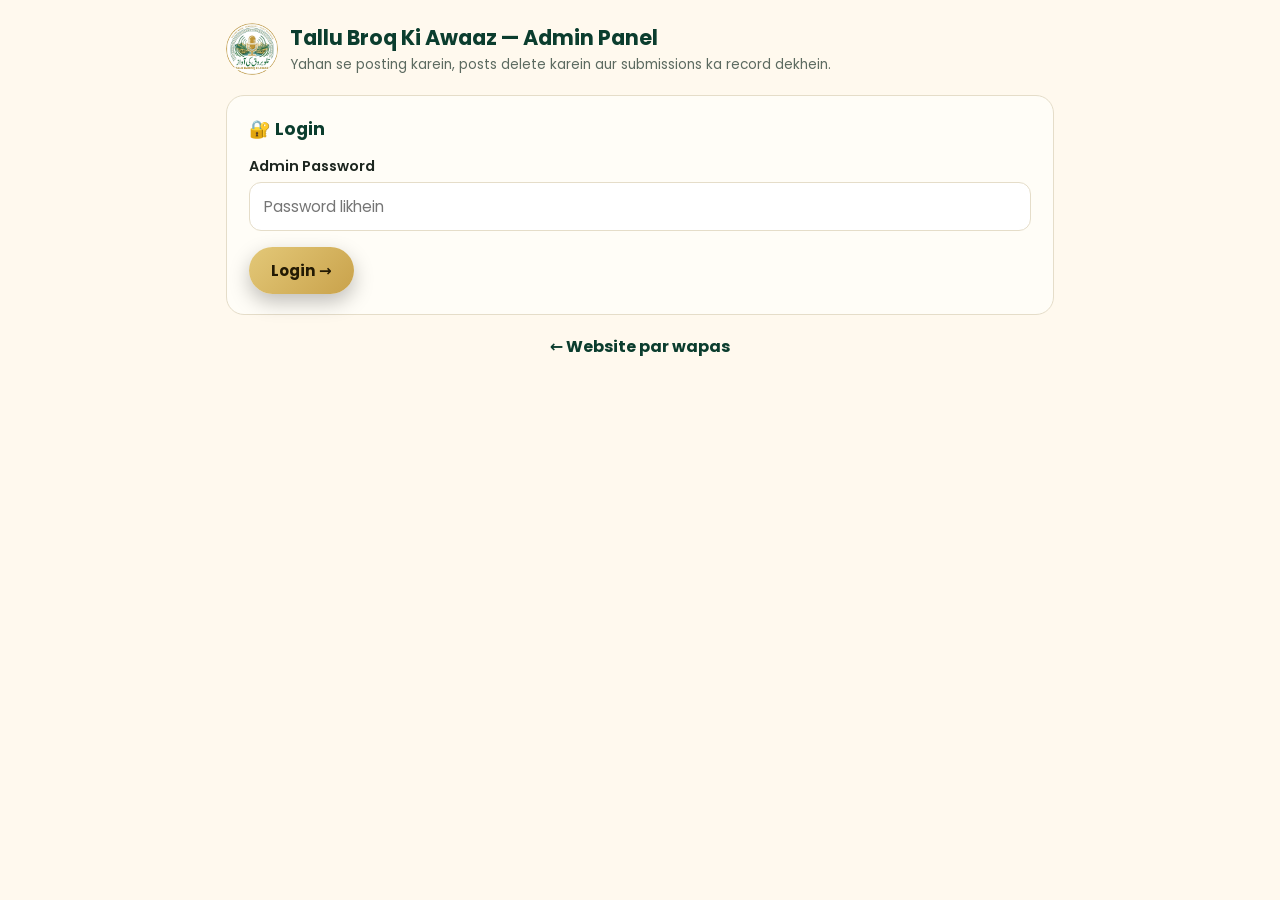
==== admin.html @ 306f9b1b "AI posting system: Add Post + guidelines popup, WhatsApp removed everywhere, admin panel, dynamic bl" ====
<!DOCTYPE html>
<html lang="en">
<head>
<meta charset="UTF-8">
<meta name="viewport" content="width=device-width, initial-scale=1.0">
<title>Admin Panel — Tallu Broq Ki Awaaz</title>
<meta name="robots" content="noindex, nofollow">
<link rel="icon" type="image/png" href="assets/logo.png">
<link rel="preconnect" href="https://fonts.googleapis.com">
<link rel="preconnect" href="https://fonts.gstatic.com" crossorigin>
<link href="https://fonts.googleapis.com/css2?family=Poppins:wght@400;600;700;800&family=Noto+Nastaliq+Urdu:wght@400;700&display=swap" rel="stylesheet">
<link rel="stylesheet" href="style.css?v=5">
<style>
  .admin-wrap{max-width:860px;margin:0 auto;padding:22px 16px 60px}
  .admin-head{display:flex;align-items:center;gap:12px;margin-bottom:20px}
  .admin-head img{width:52px;height:52px;border-radius:50%}
  .admin-head h1{font-size:1.3rem;color:var(--green)}
  .admin-head p{color:var(--muted);font-size:.85rem}
  .card{background:var(--paper);border:1px solid var(--line);border-radius:18px;padding:20px 22px;margin-bottom:20px;box-shadow:var(--shadow-soft)}
  .card h2{color:var(--green);font-size:1.08rem;margin-bottom:12px}
  .card label{display:block;font-weight:600;font-size:.9rem;margin:12px 0 5px}
  .card input[type=text],.card input[type=password],.card select,.card textarea{
    width:100%;padding:12px 14px;border:1.5px solid var(--line);border-radius:12px;font-family:inherit;font-size:.95rem;background:#fff;
  }
  .card input:focus,.card select:focus,.card textarea:focus{outline:none;border-color:var(--green)}
  .row{display:flex;gap:12px;flex-wrap:wrap}
  .row>*{flex:1;min-width:150px}
  .check{display:flex;align-items:center;gap:8px;font-weight:600;font-size:.9rem;margin-top:14px}
  .check input{width:18px;height:18px}
  .msg{margin-top:12px;font-size:.92rem;border-radius:12px;padding:11px 14px;display:none}
  .msg.ok{display:block;background:#e5f6ec;border:1px solid #8fd3a8;color:#14532d}
  .msg.bad{display:block;background:#fdecec;border:1px solid #f0a3a3;color:#7a1d1d}
  .msg.wait{display:block;background:#fff7e0;border:1px solid #ecd27a;color:#6b5410}
  .apost{border:1px solid var(--line);border-radius:14px;padding:13px 15px;margin-bottom:10px;background:#fff}
  .apost h3{font-size:.98rem;color:var(--ink)}
  .apost .meta{font-size:.78rem;color:var(--muted);margin:3px 0 8px}
  .apost .acts{display:flex;gap:8px;flex-wrap:wrap;align-items:center}
  .mini-btn{border:1.5px solid var(--line);background:#fff;border-radius:999px;padding:7px 14px;font-weight:700;font-size:.8rem;cursor:pointer;font-family:inherit}
  .mini-btn:hover{border-color:var(--green);color:var(--green)}
  .mini-btn.danger:hover{border-color:#b3261e;color:#b3261e}
  .mini-btn.on{background:var(--green);color:#fff;border-color:var(--green)}
  .log-item{font-size:.86rem;padding:9px 4px;border-bottom:1px dashed var(--line)}
  .log-item .tag{font-weight:800;font-size:.72rem;padding:2px 9px;border-radius:999px;color:#fff}
  .tag.pub{background:#177245}.tag.dec{background:#b3261e}
  .logout{margin-left:auto}
  .photo-prev{width:100%;max-height:220px;object-fit:cover;border-radius:12px;margin-top:8px}
</style>
</head>
<body>
<div class="admin-wrap">
  <div class="admin-head">
    <img src="assets/logo.png" alt="">
    <div>
      <h1>Tallu Broq Ki Awaaz — Admin Panel</h1>
      <p>Yahan se posting karein, posts delete karein aur submissions ka record dekhein.</p>
    </div>
    <button class="mini-btn logout" id="logoutBtn" hidden>Logout</button>
  </div>

  <!-- LOGIN -->
  <div class="card" id="loginCard">
    <h2>🔐 Login</h2>
    <label for="pw">Admin Password</label>
    <input type="password" id="pw" placeholder="Password likhein" autocomplete="current-password">
    <div style="margin-top:16px"><button class="btn-gold" id="loginBtn" type="button">Login →</button></div>
    <div class="msg" id="loginMsg"></div>
  </div>

  <!-- PANEL -->
  <div id="panel" hidden>
    <div class="card">
      <h2>✍️ Nayi Post Lagayein</h2>
      <label for="aTitle">Unwaan / Title</label>
      <input type="text" id="aTitle" maxlength="160" placeholder="Post ka unwaan">
      <label for="aBody">Tafseel / Details</label>
      <textarea id="aBody" rows="5" placeholder="Poori tafseel likhein..."></textarea>
      <div class="row">
        <div>
          <label for="aCat">Qisam / Category</label>
          <select id="aCat">
            <option value="news">Khabar (News)</option>
            <option value="masayil">Masla (Problem)</option>
            <option value="kamyabi">Kamyabi (Success)</option>
            <option value="elaan">Elaan (Announcement)</option>
            <option value="sakafat">Sakafat (Culture)</option>
          </select>
        </div>
        <div>
          <label for="aStatus">Masla Status (sirf Masayil ke liye)</label>
          <select id="aStatus">
            <option value="report">Reported</option>
            <option value="progress">In Progress</option>
            <option value="done">Resolved</option>
          </select>
        </div>
      </div>
      <label for="aPhoto">Photo (ikhtiyari)</label>
      <input type="file" id="aPhoto" accept="image/*">
      <img id="aPrev" class="photo-prev" alt="" hidden>
      <label class="check"><input type="checkbox" id="aAi" checked> AI se post behtar banayein (English + Urdu blog + SEO)</label>
      <div style="margin-top:16px"><button class="btn-gold" id="publishBtn" type="button">Publish Karein →</button></div>
      <div class="msg" id="pubMsg"></div>
    </div>

    <div class="card">
      <h2>🗂 Website Par Lagi Posts (AI System)</h2>
      <div id="postsList"><p style="color:var(--muted)">Load ho raha hai...</p></div>
      <p style="font-size:.82rem;color:var(--muted);margin-top:10px">Note: Website ki 3 asal blog posts (Road, Parha Likha, Saniha Skardu) file-based hain — wo yahan nahi aati, un mein tabdeeli ke liye Muse ko kahein.</p>
    </div>

    <div class="card">
      <h2>📥 Submissions Record (Public Form Se)</h2>
      <div id="logList"><p style="color:var(--muted)">Load ho raha hai...</p></div>
    </div>
  </div>

  <p style="text-align:center"><a href="index.html" style="color:var(--green);font-weight:700">← Website par wapas</a></p>
</div>

<script>
"use strict";
const API_BASE = "https://tallu-broq-api.vercel.app";
const $ = id => document.getElementById(id);
const esc = s => String(s || "").replace(/[&<>"]/g, c => ({ "&": "&amp;", "<": "&lt;", ">": "&gt;", '"': "&quot;" }[c]));
let token = sessionStorage.getItem("tbka-admin") || "";
let photoData = null;

function msg(el, kind, text) { el.className = "msg " + kind; el.textContent = text; }

async function api(payload) {
  const r = await fetch(API_BASE + "/api/admin", {
    method: "POST",
    headers: { "Content-Type": "application/json", "X-Admin-Token": token },
    body: JSON.stringify(payload)
  });
  return r.json();
}

function compressImage(file) {
  return new Promise((resolve, reject) => {
    const url = URL.createObjectURL(file);
    const img = new Image();
    img.onload = () => {
      const max = 1100;
      const s = Math.min(1, max / Math.max(img.width, img.height));
      const c = document.createElement("canvas");
      c.width = Math.max(1, Math.round(img.width * s));
      c.height = Math.max(1, Math.round(img.height * s));
      c.getContext("2d").drawImage(img, 0, 0, c.width, c.height);
      URL.revokeObjectURL(url);
      resolve(c.toDataURL("image/jpeg", 0.78));
    };
    img.onerror = reject;
    img.src = url;
  });
}

$("aPhoto").addEventListener("change", async () => {
  const f = $("aPhoto").files && $("aPhoto").files[0];
  if (!f) { photoData = null; $("aPrev").hidden = true; return; }
  try { photoData = await compressImage(f); $("aPrev").src = photoData; $("aPrev").hidden = false; }
  catch (e) { photoData = null; }
});

async function doLogin() {
  const m = $("loginMsg");
  msg(m, "wait", "Check ho raha hai...");
  try {
    const j = await api({ action: "login", password: $("pw").value });
    if (j.ok) {
      token = j.token;
      sessionStorage.setItem("tbka-admin", token);
      showPanel();
    } else msg(m, "bad", "❌ " + (j.error || "Password ghalat hai"));
  } catch (e) { msg(m, "bad", "❌ Server se rabta nahi ho saka"); }
}
$("loginBtn").addEventListener("click", doLogin);
$("pw").addEventListener("keydown", e => { if (e.key === "Enter") doLogin(); });
$("logoutBtn").addEventListener("click", () => {
  token = ""; sessionStorage.removeItem("tbka-admin");
  $("panel").hidden = true; $("loginCard").hidden = false; $("logoutBtn").hidden = true;
});

function showPanel() {
  $("loginCard").hidden = true;
  $("panel").hidden = false;
  $("logoutBtn").hidden = false;
  loadList();
}

async function loadList() {
  try {
    const j = await api({ action: "list" });
    if (!j.ok) { $("postsList").innerHTML = "<p>List load nahi hui — dobara login karein.</p>"; return; }
    const posts = j.posts || [];
    $("postsList").innerHTML = posts.length ? posts.map(p => `
      <div class="apost">
        <h3>${esc(p.titleEn)}</h3>
        <div class="meta">${esc(p.cat)} · ${esc(p.date)} · ${esc(p.source || "")} · by ${esc(p.name || "")}</div>
        <div class="acts">
          <a class="mini-btn" href="index.html#/post/${esc(p.id)}" target="_blank">Dekhein</a>
          ${p.cat === "masayil" ? ["report", "progress", "done"].map(s =>
            `<button class="mini-btn ${p.status === s ? "on" : ""}" data-status="${s}" data-id="${esc(p.id)}">${s}</button>`).join("") : ""}
          <button class="mini-btn danger" data-del="${esc(p.id)}">🗑 Delete</button>
        </div>
      </div>`).join("") : "<p style='color:var(--muted)'>Abhi AI system se koi post nahi lagi.</p>";
    document.querySelectorAll("[data-del]").forEach(b => b.addEventListener("click", async () => {
      if (!confirm("Ye post delete kar dein?")) return;
      await api({ action: "delete", id: b.getAttribute("data-del") });
      loadList();
    }));
    document.querySelectorAll("[data-status]").forEach(b => b.addEventListener("click", async () => {
      await api({ action: "setStatus", id: b.getAttribute("data-id"), status: b.getAttribute("data-status") });
      loadList();
    }));
    const log = j.log || [];
    $("logList").innerHTML = log.length ? log.map(l => `
      <div class="log-item">
        <span class="tag ${l.result === "published" ? "pub" : "dec"}">${l.result === "published" ? "PUBLISHED" : "DECLINED"}</span>
        <strong>${esc(l.title || "")}</strong> — ${esc(l.name || "")} · ${esc(l.cat || "")}
        ${l.reasonEn ? `<br><span style="color:#7a1d1d">${esc(l.reasonEn)}</span>` : ""}
        <br><span style="color:var(--muted)">${new Date(l.ts).toLocaleString("en-GB")}</span>
      </div>`).join("") : "<p style='color:var(--muted)'>Abhi koi submission nahi aayi.</p>";
  } catch (e) {
    $("postsList").innerHTML = "<p>Server se rabta nahi ho saka.</p>";
  }
}

$("publishBtn").addEventListener("click", async () => {
  const m = $("pubMsg");
  const payload = {
    action: "create",
    title: $("aTitle").value.trim(),
    desc: $("aBody").value.trim(),
    cat: $("aCat").value,
    status: $("aStatus").value,
    useAi: $("aAi").checked,
    image: photoData || undefined
  };
  if (payload.title.length < 4 || payload.desc.length < 10) { msg(m, "bad", "❌ Title aur tafseel zaroor likhein"); return; }
  msg(m, "wait", "⏳ Publish ho raha hai — AI on hai to 30-60 second lag sakte hain...");
  $("publishBtn").disabled = true;
  try {
    const j = await api(payload);
    if (j.ok) {
      msg(m, "ok", "✅ Post publish ho gayi: “" + (j.post.titleEn || payload.title) + "”");
      $("aTitle").value = ""; $("aBody").value = ""; $("aPhoto").value = "";
      photoData = null; $("aPrev").hidden = true;
      loadList();
    } else msg(m, "bad", "❌ " + (j.error || "Publish nahi hui"));
  } catch (e) { msg(m, "bad", "❌ Server se rabta nahi ho saka"); }
  $("publishBtn").disabled = false;
});

if (token) showPanel();
</script>
</body>
</html>
---- style.css ----
:root{
  --green:#0b3d2e;
  --green-2:#0f5132;
  --green-soft:#e7f0e9;
  --cream:#fff9ee;
  --paper:#fffdf7;
  --gold:#c9a24b;
  --gold-2:#e3c878;
  --ink:#1d2620;
  --muted:#5c6a60;
  --line:#e5ddc9;
  --red:#b3402e;
  --amber:#b07d1e;
  --radius:18px;
  --shadow:0 10px 30px rgba(11,61,46,.12);
  --shadow-lift:0 22px 44px rgba(11,61,46,.20);
}
*{margin:0;padding:0;box-sizing:border-box}
html{scroll-behavior:smooth;overflow-x:hidden}
body{
  font-family:'Poppins',system-ui,sans-serif;
  background:var(--cream);
  color:var(--ink);
  line-height:1.55;
  -webkit-font-smoothing:antialiased;
  overflow-x:hidden;
  max-width:100%;
}
.ur{font-family:'Noto Nastaliq Urdu',serif;line-height:2}
a{color:inherit;text-decoration:none}
img{max-width:100%;display:block}
button{font-family:inherit;cursor:pointer}

/* ---------- Header ---------- */
.site-header{
  position:sticky;top:0;z-index:100;
  background:rgba(255,249,238,.86);
  backdrop-filter:blur(14px);
  -webkit-backdrop-filter:blur(14px);
  border-bottom:1px solid var(--line);
}
.header-inner{
  max-width:1180px;margin:0 auto;padding:10px 18px;
  display:flex;align-items:center;gap:22px;min-width:0;
}
.brand{display:flex;align-items:center;gap:12px;flex-shrink:1;min-width:0}
.brand-mark{width:48px;height:48px;display:block;flex-shrink:0}
.brand-mark svg{width:100%;height:100%}
.brand-mark img{width:100%;height:100%;display:block;border-radius:50%}
.brand-text{display:flex;flex-direction:column;line-height:1.1;min-width:0}
.brand-name{font-weight:800;font-size:1.16rem;color:var(--green);letter-spacing:.2px;white-space:nowrap}
.brand-name-2{color:var(--gold)}
.brand-name.light{color:var(--cream)}
.brand-ur{font-size:.82rem;color:var(--muted);line-height:1.9}

.main-nav{display:flex;align-items:center;gap:4px;margin-left:auto}
.nav-link{
  position:relative;display:inline-flex;align-items:center;gap:6px;
  padding:9px 13px;border-radius:999px;border:0;background:transparent;
  font-size:.95rem;font-weight:600;color:var(--ink);
  transition:background .2s,color .2s;
}
.nav-link:hover{background:var(--green-soft);color:var(--green)}
.nav-link.active{color:var(--green)}
.nav-link.active::after{
  content:"";position:absolute;left:13px;right:13px;bottom:3px;height:3px;
  border-radius:3px;background:var(--gold);
}

/* Dropdown (arrow) menus */
.nav-drop{position:relative}
.drop-arrow{width:15px;height:15px;transition:transform .25s ease;flex-shrink:0}
.nav-drop.open .drop-arrow,.m-acc-btn.open .drop-arrow{transform:rotate(180deg)}
.drop-panel{
  position:absolute;top:calc(100% + 10px);left:50%;
  transform:translate(-50%,8px);
  min-width:250px;background:var(--paper);
  border:1px solid var(--line);border-radius:16px;
  box-shadow:var(--shadow-lift);padding:8px;
  opacity:0;visibility:hidden;pointer-events:none;
  transition:opacity .22s ease,transform .22s ease;
}
.drop-panel::before{
  content:"";position:absolute;top:-7px;left:50%;width:14px;height:14px;
  transform:translateX(-50%) rotate(45deg);
  background:var(--paper);border-left:1px solid var(--line);border-top:1px solid var(--line);
}
.nav-drop.open .drop-panel{opacity:1;visibility:visible;pointer-events:auto;transform:translate(-50%,0)}
.drop-panel a{
  display:flex;align-items:center;gap:10px;
  padding:10px 12px;border-radius:11px;font-weight:600;font-size:.93rem;
  transition:background .15s;
}
.drop-panel a:hover{background:var(--green-soft);color:var(--green)}
.drop-ic{width:22px;text-align:center}
.drop-ur{margin-left:auto;font-size:.8rem;color:var(--muted)}

.header-actions{display:flex;align-items:center;gap:10px;flex-shrink:0}
.lang-btn{
  border:1.5px solid var(--green);background:transparent;color:var(--green);
  font-family:'Noto Nastaliq Urdu',serif;font-size:.85rem;line-height:1;
  padding:8px 14px 4px;border-radius:999px;font-weight:700;
  transition:background .2s,color .2s;
}
.lang-btn:hover{background:var(--green);color:var(--cream)}
.cta-btn{
  background:linear-gradient(135deg,var(--gold-2),var(--gold));
  color:#231a04;font-weight:700;font-size:.9rem;
  padding:10px 18px;border-radius:999px;box-shadow:0 6px 16px rgba(201,162,75,.35);
  transition:transform .2s,box-shadow .2s;white-space:nowrap;
}
.cta-btn:hover{transform:translateY(-2px);box-shadow:0 10px 22px rgba(201,162,75,.45)}
.burger{
  display:none;flex-direction:column;gap:5px;background:transparent;border:0;padding:8px;
}
.burger span{width:24px;height:2.6px;border-radius:3px;background:var(--green);transition:.25s}
.burger.open span:nth-child(1){transform:translateY(7.6px) rotate(45deg)}
.burger.open span:nth-child(2){opacity:0}
.burger.open span:nth-child(3){transform:translateY(-7.6px) rotate(-45deg)}

.mobile-panel{
  display:none;border-top:1px solid var(--line);
  background:var(--paper);padding:10px 16px 16px;
}
.mobile-panel.show{display:block}
.m-link{display:block;padding:11px 10px;font-weight:600;border-radius:10px}
.m-link:hover,.m-link.active{background:var(--green-soft);color:var(--green)}
.m-link.sub{padding-left:26px;font-weight:500}
.m-link.cta{margin-top:8px;text-align:center;background:linear-gradient(135deg,var(--gold-2),var(--gold));color:#231a04;font-weight:700}
.m-acc-btn{
  width:100%;display:flex;align-items:center;justify-content:space-between;
  padding:11px 10px;background:transparent;border:0;font-weight:600;font-size:1rem;color:var(--ink);
}
.m-acc-panel{display:none}
.m-acc-panel.show{display:block}

/* ---------- Layout ---------- */
#app{max-width:1180px;margin:0 auto;padding:0 18px 60px;min-height:60vh}
.view-head{padding:38px 0 8px;text-align:center}
.view-head h1{font-size:2rem;color:var(--green);font-weight:800}
.view-head .ur{display:block;font-size:1.05rem;color:var(--gold);margin-top:2px}
.view-head p{color:var(--muted);max-width:640px;margin:10px auto 0}

/* ---------- Hero ---------- */
.hero{
  margin-top:18px;border-radius:26px;overflow:hidden;position:relative;
  box-shadow:var(--shadow-lift);isolation:isolate;
}
.hero img.hero-bg{width:100%;height:440px;object-fit:cover;transform:scale(1.02)}
.hero-shade{position:absolute;inset:0;background:linear-gradient(90deg,rgba(7,38,27,.88) 0%,rgba(7,38,27,.62) 46%,rgba(7,38,27,.05) 78%)}
.hero-content{
  position:absolute;inset:0;display:flex;flex-direction:column;justify-content:center;
  padding:34px;max-width:640px;color:var(--cream);
}
.hero-chip{
  align-self:flex-start;background:rgba(201,162,75,.18);border:1px solid rgba(227,200,120,.55);
  color:var(--gold-2);font-size:.78rem;font-weight:700;letter-spacing:1.4px;
  padding:6px 13px;border-radius:999px;text-transform:uppercase;
}
.hero-content h1{font-size:2.5rem;line-height:1.15;font-weight:800;margin:16px 0 4px}
.hero-content h1 em{font-style:normal;color:var(--gold-2)}
.hero-ur{font-size:1.3rem;color:#ffe9ad;line-height:2.1}
.hero-sub{margin-top:10px;color:#e9e2cf;max-width:480px;font-size:.98rem}
.hero-btns{display:flex;gap:12px;margin-top:22px;flex-wrap:wrap}
.btn-gold{
  background:linear-gradient(135deg,var(--gold-2),var(--gold));color:#231a04;
  font-weight:700;padding:12px 22px;border-radius:999px;border:0;font-size:.95rem;
  box-shadow:0 8px 20px rgba(0,0,0,.25);transition:transform .2s;
  display:inline-block;
}
.btn-gold:hover{transform:translateY(-2px)}
.btn-ghost{
  border:1.5px solid rgba(255,249,238,.75);color:var(--cream);background:rgba(255,255,255,.06);
  font-weight:600;padding:12px 22px;border-radius:999px;font-size:.95rem;display:inline-block;
  transition:background .2s;
}
.btn-ghost:hover{background:rgba(255,255,255,.16)}

/* ---------- Ticker ---------- */
.ticker{
  margin-top:16px;display:flex;align-items:center;gap:0;background:var(--green);
  border-radius:14px;overflow:hidden;color:var(--cream);box-shadow:var(--shadow);
}
.ticker-label{
  background:var(--gold);color:#231a04;font-weight:800;font-size:.8rem;
  padding:11px 16px;white-space:nowrap;letter-spacing:.6px;
}
.ticker-track{overflow:hidden;flex:1;min-width:0;mask-image:linear-gradient(90deg,transparent,#000 4%,#000 96%,transparent)}
.ticker-move{display:inline-flex;gap:56px;white-space:nowrap;padding-left:20px;animation:tick 30s linear infinite}
.ticker:hover .ticker-move{animation-play-state:paused}
@keyframes tick{from{transform:translateX(0)}to{transform:translateX(-50%)}}

/* ---------- Section cards (3D) ---------- */
.sec-title{text-align:center;margin:46px 0 6px}
.sec-title h2{color:var(--green);font-size:1.65rem;font-weight:800}
.sec-title .ur{display:block;color:var(--gold);font-size:1rem;margin-top:2px}
.sec-sub{text-align:center;color:var(--muted);max-width:560px;margin:6px auto 0}
.cards{
  display:grid;grid-template-columns:repeat(4,1fr);gap:18px;margin-top:26px;
  perspective:1200px;
}
.scard{
  background:var(--paper);border:1px solid var(--line);border-radius:var(--radius);
  padding:26px 20px 20px;text-align:center;position:relative;
  box-shadow:var(--shadow);transform-style:preserve-3d;
  transition:box-shadow .25s ease;will-change:transform;
}
.scard:hover{box-shadow:var(--shadow-lift)}
.scard::before{
  content:"";position:absolute;top:0;left:22px;right:22px;height:4px;border-radius:4px;
  background:linear-gradient(90deg,var(--gold-2),var(--gold));
}
.scard-ic{
  width:62px;height:62px;margin:2px auto 12px;border-radius:50%;
  display:flex;align-items:center;justify-content:center;font-size:1.65rem;color:#fff;
  background:radial-gradient(circle at 32% 28%,#1a7a52,var(--green));
  box-shadow:0 10px 20px rgba(11,61,46,.30),inset 0 -6px 12px rgba(0,0,0,.22);
  transform:translateZ(28px);
}
.scard.gold .scard-ic{background:radial-gradient(circle at 32% 28%,#e8cd7d,#a97f27);box-shadow:0 10px 20px rgba(169,127,39,.35),inset 0 -6px 12px rgba(0,0,0,.18)}
.scard h3{color:var(--green);font-size:1.06rem;transform:translateZ(18px)}
.scard .ur{display:block;color:var(--gold);font-size:.92rem}
.scard p{color:var(--muted);font-size:.86rem;margin-top:7px;transform:translateZ(12px)}
.scard .go{margin-top:12px;font-weight:700;color:var(--green);font-size:.85rem;display:inline-block}
.scard .go::after{content:" →";color:var(--gold)}

/* ---------- Post cards ---------- */
.posts{display:grid;grid-template-columns:repeat(3,1fr);gap:18px;margin-top:24px}
.pcard{
  background:var(--paper);border:1px solid var(--line);border-radius:var(--radius);
  overflow:hidden;box-shadow:var(--shadow);display:flex;flex-direction:column;
  transition:transform .25s ease,box-shadow .25s ease;
}
.pcard:hover{transform:translateY(-6px);box-shadow:var(--shadow-lift)}
.pcard img{height:168px;width:100%;object-fit:cover}
.pcard-body{padding:18px;display:flex;flex-direction:column;gap:7px;flex:1}
.chip{
  align-self:flex-start;font-size:.7rem;font-weight:800;letter-spacing:.8px;text-transform:uppercase;
  padding:4px 10px;border-radius:999px;background:var(--green-soft);color:var(--green);
}
.chip.gold{background:#f7ecd2;color:#7c5c10}
.chip.red{background:#f9e3de;color:var(--red)}
.pcard h3{font-size:1.02rem;line-height:1.4;color:var(--ink)}
.pcard h3 .ur{display:block;font-size:.95rem;color:var(--green);margin-top:3px}
.pcard p{color:var(--muted);font-size:.88rem;flex:1}
.readmore{font-weight:700;font-size:.86rem;color:var(--green)}
.readmore:hover{color:var(--gold)}
.pmeta{display:flex;justify-content:space-between;align-items:center;font-size:.78rem;color:var(--muted);border-top:1px dashed var(--line);padding-top:10px}
.status{font-weight:800;font-size:.72rem;padding:4px 10px;border-radius:999px;letter-spacing:.4px}
.status.report{background:#f9e3de;color:var(--red)}
.status.progress{background:#f7ecd2;color:var(--amber)}
.status.done{background:var(--green-soft);color:var(--green)}

/* ---------- Gallery / directory / forms ---------- */
.gallery{display:grid;grid-template-columns:repeat(3,1fr);gap:16px;margin-top:24px}
.gitem{border-radius:var(--radius);overflow:hidden;position:relative;box-shadow:var(--shadow)}
.gitem img{height:230px;width:100%;object-fit:cover;transition:transform .5s ease}
.gitem:hover img{transform:scale(1.06)}
.gitem figcaption{
  position:absolute;left:0;right:0;bottom:0;padding:26px 14px 12px;color:#fff;font-weight:600;font-size:.9rem;
  background:linear-gradient(transparent,rgba(5,30,20,.82));
}
.gitem figcaption .ur{display:block;font-size:.85rem;color:#ffe9ad}
.dir-grid{display:grid;grid-template-columns:repeat(3,1fr);gap:16px;margin-top:24px}
.dcard{background:var(--paper);border:1px solid var(--line);border-radius:var(--radius);padding:20px;box-shadow:var(--shadow)}
.dcard h3{color:var(--green);font-size:1rem;display:flex;gap:9px;align-items:center}
.dcard p{color:var(--muted);font-size:.87rem;margin-top:6px}
.form-card{
  max-width:640px;margin:26px auto 0;background:var(--paper);border:1px solid var(--line);
  border-radius:22px;box-shadow:var(--shadow-lift);padding:28px;
}
.form-card label{display:block;font-weight:600;font-size:.9rem;margin:14px 0 6px;color:var(--green)}
.form-card input,.form-card select,.form-card textarea{
  width:100%;border:1.5px solid var(--line);border-radius:12px;padding:12px 14px;
  font-family:inherit;font-size:.95rem;background:var(--cream);color:var(--ink);
}
.form-card input:focus,.form-card select:focus,.form-card textarea:focus{outline:2px solid var(--gold);border-color:transparent}
.form-card .btn-gold{width:100%;margin-top:20px;font-size:1rem;padding:14px}
.form-note{text-align:center;color:var(--muted);font-size:.82rem;margin-top:12px}
.empty-note{
  text-align:center;color:var(--muted);background:var(--paper);border:1px dashed var(--line);
  border-radius:var(--radius);padding:28px;margin-top:24px;
}

/* ---------- Footer ---------- */
.site-footer{background:var(--green);color:var(--cream);margin-top:0}
.footer-inner{
  max-width:1180px;margin:0 auto;padding:38px 18px 8px;
  display:flex;justify-content:space-between;gap:30px;flex-wrap:wrap;
}
.footer-ur{display:block;color:var(--gold-2);font-size:.95rem;margin-top:6px}
.footer-tag{color:#cfd8cd;font-size:.88rem;max-width:380px;margin-top:8px}
.footer-links{display:flex;flex-direction:column;gap:8px}
.footer-links a{color:#e9e2cf;font-size:.92rem}
.footer-links a:hover{color:var(--gold-2)}
.footer-bottom{
  max-width:1180px;margin:0 auto;padding:14px 18px 22px;
  border-top:1px solid rgba(255,249,238,.16);margin-top:20px;
  font-size:.82rem;color:#b9c6ba;text-align:center;
}

/* ---------- Reveal animation ---------- */
.reveal{opacity:0;transform:translateY(26px);transition:opacity .7s ease,transform .7s ease}
.reveal.in{opacity:1;transform:none}

/* ---------- Responsive ---------- */
@media (max-width:1020px){
  .cards{grid-template-columns:repeat(2,1fr)}
  .posts{grid-template-columns:repeat(2,1fr)}
  .gallery,.dir-grid{grid-template-columns:repeat(2,1fr)}
}
@media (max-width:860px){
  .main-nav{display:none}
  .burger{display:flex}
  .cta-btn{display:none}
  .header-inner{gap:12px;padding:10px 14px}
  .header-actions{margin-left:auto}
  .hero img.hero-bg{height:480px}
  .hero-content{padding:24px;max-width:100%}
  .hero-content h1{font-size:1.9rem}
}
@media (max-width:560px){
  .cards,.posts,.gallery,.dir-grid{grid-template-columns:1fr}
  .brand-ur{display:none}
  .header-inner{padding:8px 12px;gap:8px}
  .brand{gap:8px}
  .brand-mark{width:38px;height:38px}
  .brand-name{font-size:.95rem}
  .lang-btn{padding:7px 10px 3px;font-size:.78rem}
  .ticker-label{padding:10px 11px;font-size:.7rem}
  .hero img.hero-bg{height:520px}
  .hero-content h1{font-size:1.62rem}
  .hero-ur{font-size:1.1rem}
  .view-head h1{font-size:1.55rem}
  #app{padding:0 12px 48px}
}

/* ----- Guidelines popup + Add Post system ----- */
.modal-back{
  position:fixed;inset:0;background:rgba(6,26,19,.72);backdrop-filter:blur(4px);
  display:none;align-items:center;justify-content:center;z-index:200;padding:16px;
}
.modal-back.show{display:flex}
.modal-card{
  background:var(--paper);border-radius:22px;max-width:640px;width:100%;max-height:88vh;overflow:auto;
  padding:26px 26px 22px;box-shadow:var(--shadow-lift);border-top:6px solid var(--gold);
}
.modal-card h3{color:var(--green);font-size:1.25rem;margin-bottom:14px}
.guide-box{
  background:var(--paper);border:1px solid var(--line);border-radius:18px;padding:20px 22px;
  max-width:680px;margin:0 auto 22px;box-shadow:var(--shadow-soft);
}
.guide-box h3{color:var(--green);font-size:1.12rem;margin-bottom:12px}
.guide-cols{display:grid;grid-template-columns:1fr 1fr;gap:8px 26px}
.guide-h{font-weight:700;margin-bottom:6px}
.guide-h.good{color:#177245}
.guide-h.bad{color:#b3261e}
.guide-cols ul{list-style:none}
.guide-cols li{padding:3px 0;font-size:.92rem;color:#33413a}
.guide-cols li .ur{color:var(--gold);font-size:.82rem;margin-left:6px}
.guide-note{
  margin-top:14px;background:var(--green-soft);border-radius:12px;padding:12px 14px;
  font-size:.9rem;color:#22392e;line-height:1.6;
}
.modal-btns{display:flex;gap:12px;flex-wrap:wrap;margin-top:18px}
.btn-plain{
  background:#fff;border:1.5px solid var(--line);color:var(--ink);font-weight:700;
  padding:13px 22px;border-radius:999px;cursor:pointer;font-family:inherit;font-size:.95rem;
}
.btn-plain:hover{border-color:var(--green);color:var(--green)}
@media (max-width:560px){ .guide-cols{grid-template-columns:1fr} }

/* ----- Form extras ----- */
.form-card .opt{color:var(--muted);font-weight:400;font-size:.8rem}
.form-card input[type="file"]{padding:10px;background:#fff}
.photo-prev{width:100%;max-height:260px;object-fit:cover;border-radius:14px;margin-top:4px}
.result-wait,.result-ok,.result-bad{
  margin-top:16px;border-radius:14px;padding:14px 16px;font-size:.94rem;line-height:1.6;
}
.result-wait{background:#fff7e0;border:1px solid #ecd27a;color:#6b5410}
.result-ok{background:#e5f6ec;border:1px solid #8fd3a8;color:#14532d}
.result-ok a{color:var(--green);font-weight:800}
.result-bad{background:#fdecec;border:1px solid #f0a3a3;color:#7a1d1d}
.result-bad .ur{display:inline-block;margin-top:4px}

/* ----- Dynamic blog view ----- */
.blog-wrap{max-width:860px;margin:0 auto}
.blog-h1{font-size:1.9rem;line-height:1.3;color:var(--green);font-weight:800;margin-top:12px}
.blog-h1ur{
  font-family:'Noto Nastaliq Urdu',serif;font-weight:700;direction:rtl;text-align:right;
  font-size:1.5rem;line-height:2.2;color:var(--ink);margin-top:8px;
}
.share-copy{background:#44546b;border:none;cursor:pointer;font-family:inherit}
@media (max-width:560px){ .blog-h1{font-size:1.45rem} .blog-h1ur{font-size:1.22rem} }
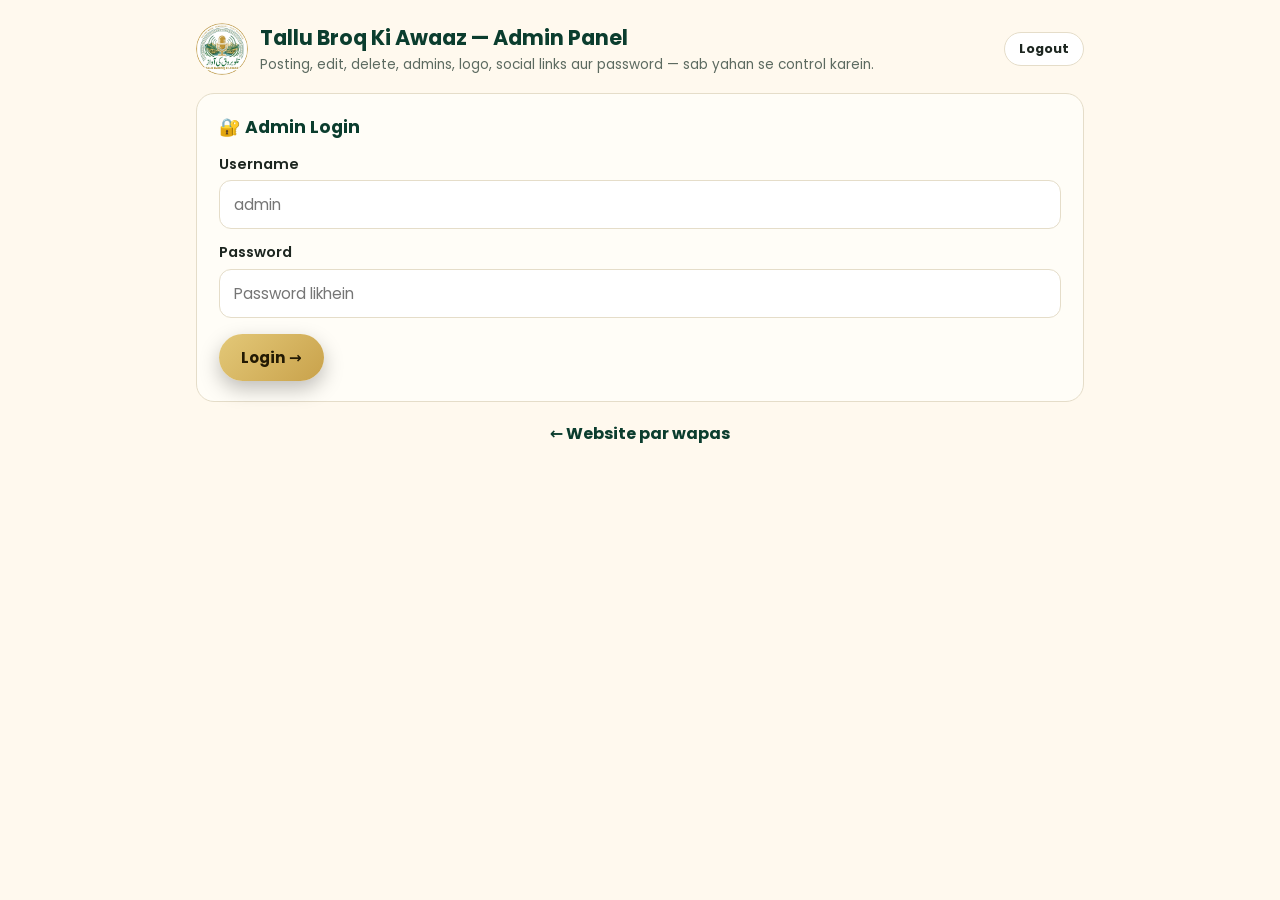
==== commit 9633d97a: "Full admin panel: dashboard stats, post edit, admins management, logo + social settings, password ch" ====
--- a/admin.html
+++ b/admin.html
@@ -9,17 +9,17 @@
 <link rel="preconnect" href="https://fonts.googleapis.com">
 <link rel="preconnect" href="https://fonts.gstatic.com" crossorigin>
 <link href="https://fonts.googleapis.com/css2?family=Poppins:wght@400;600;700;800&family=Noto+Nastaliq+Urdu:wght@400;700&display=swap" rel="stylesheet">
-<link rel="stylesheet" href="style.css?v=5">
+<link rel="stylesheet" href="style.css?v=6">
 <style>
-  .admin-wrap{max-width:860px;margin:0 auto;padding:22px 16px 60px}
-  .admin-head{display:flex;align-items:center;gap:12px;margin-bottom:20px}
+  .admin-wrap{max-width:920px;margin:0 auto;padding:22px 16px 60px}
+  .admin-head{display:flex;align-items:center;gap:12px;margin-bottom:18px}
   .admin-head img{width:52px;height:52px;border-radius:50%}
   .admin-head h1{font-size:1.3rem;color:var(--green)}
   .admin-head p{color:var(--muted);font-size:.85rem}
   .card{background:var(--paper);border:1px solid var(--line);border-radius:18px;padding:20px 22px;margin-bottom:20px;box-shadow:var(--shadow-soft)}
   .card h2{color:var(--green);font-size:1.08rem;margin-bottom:12px}
   .card label{display:block;font-weight:600;font-size:.9rem;margin:12px 0 5px}
-  .card input[type=text],.card input[type=password],.card select,.card textarea{
+  .card input[type=text],.card input[type=password],.card input[type=url],.card select,.card textarea{
     width:100%;padding:12px 14px;border:1.5px solid var(--line);border-radius:12px;font-family:inherit;font-size:.95rem;background:#fff;
   }
   .card input:focus,.card select:focus,.card textarea:focus{outline:none;border-color:var(--green)}
@@ -27,40 +27,61 @@
   .row>*{flex:1;min-width:150px}
   .check{display:flex;align-items:center;gap:8px;font-weight:600;font-size:.9rem;margin-top:14px}
   .check input{width:18px;height:18px}
-  .msg{margin-top:12px;font-size:.92rem;border-radius:12px;padding:11px 14px;display:none}
+  .msg{margin-top:12px;font-size:.92rem;border-radius:12px;padding:11px 14px;display:none;line-height:1.55}
   .msg.ok{display:block;background:#e5f6ec;border:1px solid #8fd3a8;color:#14532d}
   .msg.bad{display:block;background:#fdecec;border:1px solid #f0a3a3;color:#7a1d1d}
   .msg.wait{display:block;background:#fff7e0;border:1px solid #ecd27a;color:#6b5410}
+  /* stats */
+  .stats{display:grid;grid-template-columns:repeat(auto-fit,minmax(130px,1fr));gap:12px;margin-bottom:20px}
+  .stat{background:var(--paper);border:1px solid var(--line);border-top:4px solid var(--gold);border-radius:16px;padding:14px 16px;box-shadow:var(--shadow-soft)}
+  .stat b{display:block;font-size:1.7rem;color:var(--green);line-height:1.1}
+  .stat span{font-size:.8rem;color:var(--muted);font-weight:600}
+  .stat.green{border-top-color:var(--green)} .stat.red{border-top-color:#b3261e}
+  /* tabs */
+  .tabs{display:flex;gap:8px;flex-wrap:wrap;margin-bottom:20px}
+  .tab-btn{border:1.5px solid var(--line);background:#fff;border-radius:999px;padding:10px 18px;font-weight:700;font-size:.88rem;cursor:pointer;font-family:inherit}
+  .tab-btn.on{background:var(--green);color:#fff;border-color:var(--green)}
+  .tab-page{display:none}.tab-page.on{display:block}
+  /* posts */
   .apost{border:1px solid var(--line);border-radius:14px;padding:13px 15px;margin-bottom:10px;background:#fff}
   .apost h3{font-size:.98rem;color:var(--ink)}
   .apost .meta{font-size:.78rem;color:var(--muted);margin:3px 0 8px}
   .apost .acts{display:flex;gap:8px;flex-wrap:wrap;align-items:center}
-  .mini-btn{border:1.5px solid var(--line);background:#fff;border-radius:999px;padding:7px 14px;font-weight:700;font-size:.8rem;cursor:pointer;font-family:inherit}
+  .mini-btn{border:1.5px solid var(--line);background:#fff;border-radius:999px;padding:7px 14px;font-weight:700;font-size:.8rem;cursor:pointer;font-family:inherit;text-decoration:none;color:var(--ink);display:inline-block}
   .mini-btn:hover{border-color:var(--green);color:var(--green)}
   .mini-btn.danger:hover{border-color:#b3261e;color:#b3261e}
   .mini-btn.on{background:var(--green);color:#fff;border-color:var(--green)}
+  .editor{border-top:1px dashed var(--line);margin-top:12px;padding-top:6px}
+  .editor .ur-input{font-family:'Noto Nastaliq Urdu',serif}
+  /* admins + log */
+  .arow{display:flex;align-items:center;gap:10px;border:1px solid var(--line);border-radius:12px;padding:10px 14px;margin-bottom:8px;background:#fff}
+  .arow b{font-size:.95rem}
+  .arow .you{font-size:.72rem;background:var(--green-soft);color:var(--green);font-weight:800;padding:2px 9px;border-radius:999px}
   .log-item{font-size:.86rem;padding:9px 4px;border-bottom:1px dashed var(--line)}
   .log-item .tag{font-weight:800;font-size:.72rem;padding:2px 9px;border-radius:999px;color:#fff}
   .tag.pub{background:#177245}.tag.dec{background:#b3261e}
   .logout{margin-left:auto}
   .photo-prev{width:100%;max-height:220px;object-fit:cover;border-radius:12px;margin-top:8px}
+  .logo-prev{width:110px;height:110px;object-fit:cover;border-radius:50%;border:3px solid var(--gold);display:block;margin:8px 0}
 </style>
 </head>
 <body>
 <div class="admin-wrap">
   <div class="admin-head">
-    <img src="assets/logo.png" alt="">
+    <img src="assets/logo.png" alt="" id="headLogo">
     <div>
       <h1>Tallu Broq Ki Awaaz — Admin Panel</h1>
-      <p>Yahan se posting karein, posts delete karein aur submissions ka record dekhein.</p>
+      <p id="whoLine">Posting, edit, delete, admins, logo, social links aur password — sab yahan se control karein.</p>
     </div>
     <button class="mini-btn logout" id="logoutBtn" hidden>Logout</button>
   </div>
 
   <!-- LOGIN -->
   <div class="card" id="loginCard">
-    <h2>🔐 Login</h2>
-    <label for="pw">Admin Password</label>
+    <h2>🔐 Admin Login</h2>
+    <label for="lu">Username</label>
+    <input type="text" id="lu" placeholder="admin" autocomplete="username">
+    <label for="pw">Password</label>
     <input type="password" id="pw" placeholder="Password likhein" autocomplete="current-password">
     <div style="margin-top:16px"><button class="btn-gold" id="loginBtn" type="button">Login →</button></div>
     <div class="msg" id="loginMsg"></div>
@@ -68,49 +89,121 @@
 
   <!-- PANEL -->
   <div id="panel" hidden>
-    <div class="card">
-      <h2>✍️ Nayi Post Lagayein</h2>
-      <label for="aTitle">Unwaan / Title</label>
-      <input type="text" id="aTitle" maxlength="160" placeholder="Post ka unwaan">
-      <label for="aBody">Tafseel / Details</label>
-      <textarea id="aBody" rows="5" placeholder="Poori tafseel likhein..."></textarea>
-      <div class="row">
-        <div>
-          <label for="aCat">Qisam / Category</label>
-          <select id="aCat">
-            <option value="news">Khabar (News)</option>
-            <option value="masayil">Masla (Problem)</option>
-            <option value="kamyabi">Kamyabi (Success)</option>
-            <option value="elaan">Elaan (Announcement)</option>
-            <option value="sakafat">Sakafat (Culture)</option>
-          </select>
+    <div class="stats" id="statsRow"></div>
+
+    <div class="tabs">
+      <button class="tab-btn on" data-tab="posts" type="button">🗂 Posts</button>
+      <button class="tab-btn" data-tab="new" type="button">✍️ Nayi Post</button>
+      <button class="tab-btn" data-tab="admins" type="button">👥 Admins</button>
+      <button class="tab-btn" data-tab="settings" type="button">⚙️ Settings</button>
+      <button class="tab-btn" data-tab="subs" type="button">📥 Submissions</button>
+    </div>
+
+    <!-- POSTS -->
+    <div class="tab-page on" id="tab-posts">
+      <div class="card">
+        <h2>🗂 Website Par Lagi Posts (AI System)</h2>
+        <div id="postsList"><p style="color:var(--muted)">Load ho raha hai...</p></div>
+        <p style="font-size:.82rem;color:var(--muted);margin-top:10px">Note: Website ki 3 asal blog posts (Road, Parha Likha, Saniha Skardu) file-based hain — wo yahan nahi aati, un mein tabdeeli ke liye Muse ko kahein.</p>
+      </div>
+    </div>
+
+    <!-- NEW POST -->
+    <div class="tab-page" id="tab-new">
+      <div class="card">
+        <h2>✍️ Nayi Post Lagayein</h2>
+        <label for="aTitle">Unwaan / Title</label>
+        <input type="text" id="aTitle" maxlength="160" placeholder="Post ka unwaan">
+        <label for="aBody">Tafseel / Details</label>
+        <textarea id="aBody" rows="5" placeholder="Poori tafseel likhein..."></textarea>
+        <div class="row">
+          <div>
+            <label for="aCat">Qisam / Category</label>
+            <select id="aCat">
+              <option value="news">Khabar (News)</option>
+              <option value="masayil">Masla (Problem)</option>
+              <option value="kamyabi">Kamyabi (Success)</option>
+              <option value="elaan">Elaan (Announcement)</option>
+              <option value="sakafat">Sakafat (Culture)</option>
+            </select>
+          </div>
+          <div>
+            <label for="aStatus">Masla Status (sirf Masayil ke liye)</label>
+            <select id="aStatus">
+              <option value="report">Reported</option>
+              <option value="progress">In Progress</option>
+              <option value="done">Resolved</option>
+            </select>
+          </div>
         </div>
-        <div>
-          <label for="aStatus">Masla Status (sirf Masayil ke liye)</label>
-          <select id="aStatus">
-            <option value="report">Reported</option>
-            <option value="progress">In Progress</option>
-            <option value="done">Resolved</option>
-          </select>
+        <label for="aPhoto">Photo (ikhtiyari)</label>
+        <input type="file" id="aPhoto" accept="image/*">
+        <img id="aPrev" class="photo-prev" alt="" hidden>
+        <label class="check"><input type="checkbox" id="aAi" checked> AI se post behtar banayein (English + Urdu blog + SEO)</label>
+        <div style="margin-top:16px"><button class="btn-gold" id="publishBtn" type="button">Publish Karein →</button></div>
+        <div class="msg" id="pubMsg"></div>
+      </div>
+    </div>
+
+    <!-- ADMINS -->
+    <div class="tab-page" id="tab-admins">
+      <div class="card">
+        <h2>👥 Admins — Kaun Login Kar Sakta Hai</h2>
+        <div id="adminsList"><p style="color:var(--muted)">Load ho raha hai...</p></div>
+        <label for="nUser">Naya Admin — Username</label>
+        <input type="text" id="nUser" placeholder="e.g. ahmed" maxlength="20">
+        <label for="nPass">Naya Admin — Password</label>
+        <input type="password" id="nPass" placeholder="Kam az kam 6 haroof">
+        <div style="margin-top:14px"><button class="btn-gold" id="addAdminBtn" type="button">Admin Add Karein →</button></div>
+        <div class="msg" id="adminMsg"></div>
+      </div>
+      <div class="card">
+        <h2>🔑 Apna Password Badlein</h2>
+        <label for="curPw">Maujooda Password</label>
+        <input type="password" id="curPw" placeholder="Abhi wala password">
+        <label for="newPw">Naya Password</label>
+        <input type="password" id="newPw" placeholder="Kam az kam 6 haroof">
+        <div style="margin-top:14px"><button class="btn-gold" id="changePwBtn" type="button">Password Badlein →</button></div>
+        <div class="msg" id="pwMsg"></div>
+      </div>
+    </div>
+
+    <!-- SETTINGS -->
+    <div class="tab-page" id="tab-settings">
+      <div class="card">
+        <h2>🖼 Website Logo</h2>
+        <p style="font-size:.88rem;color:var(--muted)">Ye logo website ke header aur browser tab mein lagta hai. Naya logo lagane par purana khud replace ho jayega.</p>
+        <img id="logoPrev" class="logo-prev" src="assets/logo.png" alt="Current logo">
+        <label for="logoFile">Naya Logo Chunein</label>
+        <input type="file" id="logoFile" accept="image/*">
+        <div style="margin-top:14px;display:flex;gap:10px;flex-wrap:wrap">
+          <button class="btn-gold" id="logoBtn" type="button">Logo Lagayein →</button>
+          <button class="mini-btn" id="logoResetBtn" type="button">Default Logo Wapas</button>
         </div>
-      </div>
-      <label for="aPhoto">Photo (ikhtiyari)</label>
-      <input type="file" id="aPhoto" accept="image/*">
-      <img id="aPrev" class="photo-prev" alt="" hidden>
-      <label class="check"><input type="checkbox" id="aAi" checked> AI se post behtar banayein (English + Urdu blog + SEO)</label>
-      <div style="margin-top:16px"><button class="btn-gold" id="publishBtn" type="button">Publish Karein →</button></div>
-      <div class="msg" id="pubMsg"></div>
-    </div>
-
-    <div class="card">
-      <h2>🗂 Website Par Lagi Posts (AI System)</h2>
-      <div id="postsList"><p style="color:var(--muted)">Load ho raha hai...</p></div>
-      <p style="font-size:.82rem;color:var(--muted);margin-top:10px">Note: Website ki 3 asal blog posts (Road, Parha Likha, Saniha Skardu) file-based hain — wo yahan nahi aati, un mein tabdeeli ke liye Muse ko kahein.</p>
-    </div>
-
-    <div class="card">
-      <h2>📥 Submissions Record (Public Form Se)</h2>
-      <div id="logList"><p style="color:var(--muted)">Load ho raha hai...</p></div>
+        <div class="msg" id="logoMsg"></div>
+      </div>
+      <div class="card">
+        <h2>🔗 Social Links</h2>
+        <p style="font-size:.88rem;color:var(--muted)">Jo link bharein ge, website ke footer mein us ka button aayega. Khaali chhorne par button nahi aayega.</p>
+        <label for="sFacebook">Facebook Page Link</label>
+        <input type="url" id="sFacebook" placeholder="https://facebook.com/...">
+        <label for="sYoutube">YouTube Channel Link</label>
+        <input type="url" id="sYoutube" placeholder="https://youtube.com/@...">
+        <label for="sTiktok">TikTok Link</label>
+        <input type="url" id="sTiktok" placeholder="https://tiktok.com/@...">
+        <label for="sInstagram">Instagram Link</label>
+        <input type="url" id="sInstagram" placeholder="https://instagram.com/...">
+        <div style="margin-top:14px"><button class="btn-gold" id="socialBtn" type="button">Links Save Karein →</button></div>
+        <div class="msg" id="socialMsg"></div>
+      </div>
+    </div>
+
+    <!-- SUBMISSIONS -->
+    <div class="tab-page" id="tab-subs">
+      <div class="card">
+        <h2>📥 Submissions Record (Public Form Se)</h2>
+        <div id="logList"><p style="color:var(--muted)">Load ho raha hai...</p></div>
+      </div>
     </div>
   </div>
 
@@ -123,7 +216,9 @@
 const $ = id => document.getElementById(id);
 const esc = s => String(s || "").replace(/[&<>"]/g, c => ({ "&": "&amp;", "<": "&lt;", ">": "&gt;", '"': "&quot;" }[c]));
 let token = sessionStorage.getItem("tbka-admin") || "";
-let photoData = null;
+let meUser = sessionStorage.getItem("tbka-user") || "";
+let photoData = null, logoData = null;
+let POSTS = [], LOG = [];
 
 function msg(el, kind, text) { el.className = "msg " + kind; el.textContent = text; }
 
@@ -155,29 +250,50 @@
   });
 }
 
-$("aPhoto").addEventListener("change", async () => {
-  const f = $("aPhoto").files && $("aPhoto").files[0];
-  if (!f) { photoData = null; $("aPrev").hidden = true; return; }
-  try { photoData = await compressImage(f); $("aPrev").src = photoData; $("aPrev").hidden = false; }
-  catch (e) { photoData = null; }
-});
-
+function bindPhoto(inputId, prevId, setter) {
+  $(inputId).addEventListener("change", async () => {
+    const f = $(inputId).files && $(inputId).files[0];
+    if (!f) { setter(null); if (prevId) $(prevId).hidden = true; return; }
+    try {
+      const d = await compressImage(f);
+      setter(d);
+      if (prevId) { $(prevId).src = d; $(prevId).hidden = false; }
+    } catch (e) { setter(null); }
+  });
+}
+bindPhoto("aPhoto", "aPrev", v => { photoData = v; });
+$("logoFile").addEventListener("change", async () => {
+  const f = $("logoFile").files && $("logoFile").files[0];
+  if (!f) { logoData = null; return; }
+  try { logoData = await compressImage(f); $("logoPrev").src = logoData; }
+  catch (e) { logoData = null; }
+});
+
+/* ----- Tabs ----- */
+document.querySelectorAll(".tab-btn").forEach(b => b.addEventListener("click", () => {
+  document.querySelectorAll(".tab-btn").forEach(x => x.classList.toggle("on", x === b));
+  document.querySelectorAll(".tab-page").forEach(p => p.classList.toggle("on", p.id === "tab-" + b.getAttribute("data-tab")));
+}));
+
+/* ----- Login / logout ----- */
 async function doLogin() {
   const m = $("loginMsg");
   msg(m, "wait", "Check ho raha hai...");
   try {
-    const j = await api({ action: "login", password: $("pw").value });
+    const j = await api({ action: "login", user: $("lu").value.trim(), password: $("pw").value });
     if (j.ok) {
-      token = j.token;
+      token = j.token; meUser = j.user;
       sessionStorage.setItem("tbka-admin", token);
+      sessionStorage.setItem("tbka-user", meUser);
       showPanel();
-    } else msg(m, "bad", "❌ " + (j.error || "Password ghalat hai"));
+    } else msg(m, "bad", "❌ " + (j.error || "Login nahi hua"));
   } catch (e) { msg(m, "bad", "❌ Server se rabta nahi ho saka"); }
 }
 $("loginBtn").addEventListener("click", doLogin);
 $("pw").addEventListener("keydown", e => { if (e.key === "Enter") doLogin(); });
 $("logoutBtn").addEventListener("click", () => {
-  token = ""; sessionStorage.removeItem("tbka-admin");
+  token = ""; meUser = "";
+  sessionStorage.removeItem("tbka-admin"); sessionStorage.removeItem("tbka-user");
   $("panel").hidden = true; $("loginCard").hidden = false; $("logoutBtn").hidden = true;
 });
 
@@ -185,47 +301,121 @@
   $("loginCard").hidden = true;
   $("panel").hidden = false;
   $("logoutBtn").hidden = false;
-  loadList();
-}
-
-async function loadList() {
+  $("whoLine").textContent = "Login: " + meUser + " — posting, edit, delete, admins, logo, social links aur password sab yahan se control karein.";
+  refresh();
+}
+
+async function refresh() {
   try {
     const j = await api({ action: "list" });
-    if (!j.ok) { $("postsList").innerHTML = "<p>List load nahi hui — dobara login karein.</p>"; return; }
-    const posts = j.posts || [];
-    $("postsList").innerHTML = posts.length ? posts.map(p => `
-      <div class="apost">
-        <h3>${esc(p.titleEn)}</h3>
-        <div class="meta">${esc(p.cat)} · ${esc(p.date)} · ${esc(p.source || "")} · by ${esc(p.name || "")}</div>
-        <div class="acts">
-          <a class="mini-btn" href="index.html#/post/${esc(p.id)}" target="_blank">Dekhein</a>
-          ${p.cat === "masayil" ? ["report", "progress", "done"].map(s =>
-            `<button class="mini-btn ${p.status === s ? "on" : ""}" data-status="${s}" data-id="${esc(p.id)}">${s}</button>`).join("") : ""}
-          <button class="mini-btn danger" data-del="${esc(p.id)}">🗑 Delete</button>
+    if (j.ok) { POSTS = j.posts || []; LOG = j.log || []; renderStats(); renderPosts(); renderLog(); }
+  } catch (e) { $("postsList").innerHTML = "<p>Server se rabta nahi ho saka.</p>"; }
+  loadAdmins();
+  loadSettings();
+}
+
+/* ----- Stats ----- */
+function renderStats() {
+  const by = c => POSTS.filter(p => p.cat === c).length;
+  const ms = POSTS.filter(p => p.cat === "masayil");
+  const cards = [
+    ["Kul Posts", POSTS.length, ""],
+    ["Khabrein", by("news"), ""],
+    ["Masayil", ms.length, ""],
+    ["Report Hue", ms.filter(p => p.status === "report").length, "red"],
+    ["Kaam Jari", ms.filter(p => p.status === "progress").length, ""],
+    ["Hal Hue", ms.filter(p => p.status === "done").length, "green"],
+    ["Kamyabi", by("kamyabi"), ""],
+    ["Sakafat", by("sakafat"), ""],
+    ["Elaan", by("elaan"), ""],
+    ["Submissions", LOG.length, ""],
+    ["Publish Hui", LOG.filter(l => l.result === "published").length, "green"],
+    ["Decline Hui", LOG.filter(l => l.result === "declined").length, "red"]
+  ];
+  $("statsRow").innerHTML = cards.map(c =>
+    `<div class="stat ${c[2]}"><b>${c[1]}</b><span>${c[0]}</span></div>`).join("");
+}
+
+/* ----- Posts: list + edit + delete + status ----- */
+function renderPosts() {
+  $("postsList").innerHTML = POSTS.length ? POSTS.map(p => `
+    <div class="apost" data-post="${esc(p.id)}">
+      <h3>${esc(p.titleEn)}</h3>
+      <div class="meta">${esc(p.cat)} · ${esc(p.date)} · ${esc(p.source || "")} · by ${esc(p.name || "")}</div>
+      <div class="acts">
+        <a class="mini-btn" href="index.html#/post/${esc(p.id)}" target="_blank">Dekhein</a>
+        <button class="mini-btn" data-edit="${esc(p.id)}">✏️ Edit</button>
+        ${p.cat === "masayil" ? ["report", "progress", "done"].map(s =>
+          `<button class="mini-btn ${p.status === s ? "on" : ""}" data-status="${s}" data-id="${esc(p.id)}">${s}</button>`).join("") : ""}
+        <button class="mini-btn danger" data-del="${esc(p.id)}">🗑 Delete</button>
+      </div>
+      <div class="editor" id="editor-${esc(p.id)}" hidden>
+        <label>Title (English)</label>
+        <input type="text" data-f="titleEn" value="${esc(p.titleEn)}">
+        <label>Title (Urdu)</label>
+        <input type="text" class="ur-input" data-f="titleUr" value="${esc(p.titleUr || "")}">
+        <label>Tafseel (English)</label>
+        <textarea rows="4" data-f="bodyEn">${esc(p.bodyEn || "")}</textarea>
+        <label>Tafseel (Urdu)</label>
+        <textarea rows="4" class="ur-input" data-f="bodyUr">${esc(p.bodyUr || "")}</textarea>
+        <div class="row">
+          <div><label>Category</label>
+            <select data-f="cat">${["news", "masayil", "kamyabi", "elaan", "sakafat"].map(c =>
+              `<option value="${c}" ${p.cat === c ? "selected" : ""}>${c}</option>`).join("")}</select></div>
+          <div><label>Post Karne Wala (naam)</label>
+            <input type="text" data-f="name" value="${esc(p.name || "")}"></div>
         </div>
-      </div>`).join("") : "<p style='color:var(--muted)'>Abhi AI system se koi post nahi lagi.</p>";
-    document.querySelectorAll("[data-del]").forEach(b => b.addEventListener("click", async () => {
-      if (!confirm("Ye post delete kar dein?")) return;
-      await api({ action: "delete", id: b.getAttribute("data-del") });
-      loadList();
-    }));
-    document.querySelectorAll("[data-status]").forEach(b => b.addEventListener("click", async () => {
-      await api({ action: "setStatus", id: b.getAttribute("data-id"), status: b.getAttribute("data-status") });
-      loadList();
-    }));
-    const log = j.log || [];
-    $("logList").innerHTML = log.length ? log.map(l => `
-      <div class="log-item">
-        <span class="tag ${l.result === "published" ? "pub" : "dec"}">${l.result === "published" ? "PUBLISHED" : "DECLINED"}</span>
-        <strong>${esc(l.title || "")}</strong> — ${esc(l.name || "")} · ${esc(l.cat || "")}
-        ${l.reasonEn ? `<br><span style="color:#7a1d1d">${esc(l.reasonEn)}</span>` : ""}
-        <br><span style="color:var(--muted)">${new Date(l.ts).toLocaleString("en-GB")}</span>
-      </div>`).join("") : "<p style='color:var(--muted)'>Abhi koi submission nahi aayi.</p>";
-  } catch (e) {
-    $("postsList").innerHTML = "<p>Server se rabta nahi ho saka.</p>";
-  }
-}
-
+        <div style="margin-top:14px;display:flex;gap:10px;flex-wrap:wrap">
+          <button class="btn-gold" data-save="${esc(p.id)}" type="button">Save Karein →</button>
+          <button class="mini-btn" data-canceledit="${esc(p.id)}" type="button">Cancel</button>
+        </div>
+        <div class="msg" id="editMsg-${esc(p.id)}"></div>
+      </div>
+    </div>`).join("") : "<p style='color:var(--muted)'>Abhi AI system se koi post nahi lagi.</p>";
+
+  document.querySelectorAll("[data-del]").forEach(b => b.addEventListener("click", async () => {
+    if (!confirm("Ye post delete kar dein? Photo bhi delete ho jayegi.")) return;
+    await api({ action: "delete", id: b.getAttribute("data-del") });
+    refresh();
+  }));
+  document.querySelectorAll("[data-status]").forEach(b => b.addEventListener("click", async () => {
+    await api({ action: "setStatus", id: b.getAttribute("data-id"), status: b.getAttribute("data-status") });
+    refresh();
+  }));
+  document.querySelectorAll("[data-edit]").forEach(b => b.addEventListener("click", () => {
+    const ed = $("editor-" + b.getAttribute("data-edit"));
+    if (ed) ed.hidden = !ed.hidden;
+  }));
+  document.querySelectorAll("[data-canceledit]").forEach(b => b.addEventListener("click", () => {
+    const ed = $("editor-" + b.getAttribute("data-canceledit"));
+    if (ed) ed.hidden = true;
+  }));
+  document.querySelectorAll("[data-save]").forEach(b => b.addEventListener("click", async () => {
+    const id = b.getAttribute("data-save");
+    const box = document.querySelector(`[data-post="${id}"]`);
+    const payload = { action: "edit", id };
+    box.querySelectorAll("[data-f]").forEach(inp => { payload[inp.getAttribute("data-f")] = inp.value; });
+    const m = $("editMsg-" + id);
+    msg(m, "wait", "Save ho raha hai...");
+    try {
+      const j = await api(payload);
+      if (j.ok) { msg(m, "ok", "✅ Post update ho gayi"); refresh(); }
+      else msg(m, "bad", "❌ " + (j.error || "Save nahi hui"));
+    } catch (e) { msg(m, "bad", "❌ Server se rabta nahi ho saka"); }
+  }));
+}
+
+function renderLog() {
+  $("logList").innerHTML = LOG.length ? LOG.map(l => `
+    <div class="log-item">
+      <span class="tag ${l.result === "published" ? "pub" : "dec"}">${l.result === "published" ? "PUBLISHED" : "DECLINED"}</span>
+      <strong>${esc(l.title || "")}</strong> — ${esc(l.name || "")} · ${esc(l.cat || "")}
+      ${l.reasonEn ? `<br><span style="color:#7a1d1d">${esc(l.reasonEn)}</span>` : ""}
+      <br><span style="color:var(--muted)">${new Date(l.ts).toLocaleString("en-GB")}</span>
+    </div>`).join("") : "<p style='color:var(--muted)'>Abhi koi submission nahi aayi.</p>";
+}
+
+/* ----- New post ----- */
 $("publishBtn").addEventListener("click", async () => {
   const m = $("pubMsg");
   const payload = {
@@ -238,18 +428,108 @@
     image: photoData || undefined
   };
   if (payload.title.length < 4 || payload.desc.length < 10) { msg(m, "bad", "❌ Title aur tafseel zaroor likhein"); return; }
-  msg(m, "wait", "⏳ Publish ho raha hai — AI on hai to 30-60 second lag sakte hain...");
+  msg(m, "wait", "⏳ Publish ho raha hai — AI on hai to 30-60 second lag sakte hain, page band na karein...");
   $("publishBtn").disabled = true;
   try {
     const j = await api(payload);
     if (j.ok) {
-      msg(m, "ok", "✅ Post publish ho gayi: “" + (j.post.titleEn || payload.title) + "”");
+      msg(m, "ok", "✅ Post publish ho gayi: “" + (j.post.titleEn || payload.title) + "” — Posts tab mein dekh sakte hain.");
       $("aTitle").value = ""; $("aBody").value = ""; $("aPhoto").value = "";
       photoData = null; $("aPrev").hidden = true;
-      loadList();
+      refresh();
     } else msg(m, "bad", "❌ " + (j.error || "Publish nahi hui"));
+  } catch (e) { msg(m, "bad", "❌ Server se rabta nahi ho saka — internet check karke dobara koshish karein"); }
+  $("publishBtn").disabled = false;
+});
+
+/* ----- Admins ----- */
+async function loadAdmins() {
+  try {
+    const j = await api({ action: "admins" });
+    if (!j.ok) return;
+    $("adminsList").innerHTML = j.admins.map(a => `
+      <div class="arow"><b>${esc(a.user)}</b>
+        ${a.user === j.me ? '<span class="you">Aap</span>' : ""}
+        ${a.user !== j.me ? `<button class="mini-btn danger" data-deladmin="${esc(a.user)}" style="margin-left:auto">🗑 Delete</button>` : ""}
+      </div>`).join("");
+    document.querySelectorAll("[data-deladmin]").forEach(b => b.addEventListener("click", async () => {
+      if (!confirm("Admin '" + b.getAttribute("data-deladmin") + "' delete kar dein?")) return;
+      const r = await api({ action: "removeAdmin", user: b.getAttribute("data-deladmin") });
+      const m = $("adminMsg");
+      if (r.ok) { msg(m, "ok", "✅ Admin delete ho gaya"); loadAdmins(); }
+      else msg(m, "bad", "❌ " + (r.error || "Delete nahi hua"));
+    }));
+  } catch (e) { /* ignore */ }
+}
+$("addAdminBtn").addEventListener("click", async () => {
+  const m = $("adminMsg");
+  try {
+    const j = await api({ action: "addAdmin", user: $("nUser").value.trim(), password: $("nPass").value });
+    if (j.ok) { msg(m, "ok", "✅ Naya admin ban gaya — ab wo apne username/password se login kar sakta hai"); $("nUser").value = ""; $("nPass").value = ""; loadAdmins(); }
+    else msg(m, "bad", "❌ " + (j.error || "Admin nahi bana"));
   } catch (e) { msg(m, "bad", "❌ Server se rabta nahi ho saka"); }
-  $("publishBtn").disabled = false;
+});
+$("changePwBtn").addEventListener("click", async () => {
+  const m = $("pwMsg");
+  try {
+    const j = await api({ action: "changePassword", current: $("curPw").value, next: $("newPw").value });
+    if (j.ok) {
+      token = j.token;
+      sessionStorage.setItem("tbka-admin", token);
+      msg(m, "ok", "✅ Password badal gaya — agli dafa naye password se login hoga");
+      $("curPw").value = ""; $("newPw").value = "";
+    } else msg(m, "bad", "❌ " + (j.error || "Password nahi badla"));
+  } catch (e) { msg(m, "bad", "❌ Server se rabta nahi ho saka"); }
+});
+
+/* ----- Settings: logo + socials ----- */
+async function loadSettings() {
+  try {
+    const j = await api({ action: "getSettings" });
+    if (!j.ok) return;
+    const s = j.settings || {};
+    if (s.logo) {
+      const src = API_BASE + "/api/img?id=logo&v=" + Math.floor(Date.now() / 3600000);
+      $("logoPrev").src = src;
+      $("headLogo").src = src;
+    }
+    const sc = s.socials || {};
+    $("sFacebook").value = sc.facebook || "";
+    $("sYoutube").value = sc.youtube || "";
+    $("sTiktok").value = sc.tiktok || "";
+    $("sInstagram").value = sc.instagram || "";
+  } catch (e) { /* ignore */ }
+}
+$("logoBtn").addEventListener("click", async () => {
+  const m = $("logoMsg");
+  if (!logoData) { msg(m, "bad", "❌ Pehle naya logo chunein (file select karein)"); return; }
+  msg(m, "wait", "⏳ Logo lag raha hai...");
+  try {
+    const j = await api({ action: "setLogo", image: logoData });
+    if (j.ok) { msg(m, "ok", "✅ Naya logo lag gaya — website par kuch dair mein nazar aayega (cache ki wajah se 1 ghanta tak lag sakta hai)"); logoData = null; $("logoFile").value = ""; loadSettings(); }
+    else msg(m, "bad", "❌ " + (j.error || "Logo nahi laga"));
+  } catch (e) { msg(m, "bad", "❌ Server se rabta nahi ho saka"); }
+});
+$("logoResetBtn").addEventListener("click", async () => {
+  const m = $("logoMsg");
+  try {
+    const j = await api({ action: "removeLogo" });
+    if (j.ok) { msg(m, "ok", "✅ Default (asal wala) logo wapas lag gaya"); $("logoPrev").src = "assets/logo.png"; $("headLogo").src = "assets/logo.png"; }
+    else msg(m, "bad", "❌ " + (j.error || "Reset nahi hua"));
+  } catch (e) { msg(m, "bad", "❌ Server se rabta nahi ho saka"); }
+});
+$("socialBtn").addEventListener("click", async () => {
+  const m = $("socialMsg");
+  try {
+    const j = await api({ action: "saveSettings", socials: {
+      facebook: $("sFacebook").value.trim(),
+      youtube: $("sYoutube").value.trim(),
+      tiktok: $("sTiktok").value.trim(),
+      instagram: $("sInstagram").value.trim()
+    }});
+    if (j.ok) msg(m, "ok", "✅ Social links save ho gaye — website ke footer mein button aa jayenge");
+    else msg(m, "bad", "❌ " + (j.error || "Save nahi hue"));
+  } catch (e) { msg(m, "bad", "❌ Server se rabta nahi ho saka"); }
 });
 
 if (token) showPanel();
--- a/style.css
+++ b/style.css
@@ -392,3 +392,13 @@
 }
 .share-copy{background:#44546b;border:none;cursor:pointer;font-family:inherit}
 @media (max-width:560px){ .blog-h1{font-size:1.45rem} .blog-h1ur{font-size:1.22rem} }
+
+/* ----- Social links (set from admin panel) ----- */
+.social-row{display:flex;gap:10px;flex-wrap:wrap;margin-top:16px}
+.social-row:empty{display:none}
+.social-pill{
+  display:inline-flex;align-items:center;gap:7px;padding:8px 16px;border-radius:999px;
+  border:1.5px solid rgba(255,255,255,.35);color:#fff;font-weight:600;font-size:.85rem;
+  transition:.2s;background:rgba(255,255,255,.08);
+}
+.social-pill:hover{border-color:var(--gold);color:var(--gold-2);transform:translateY(-2px)}
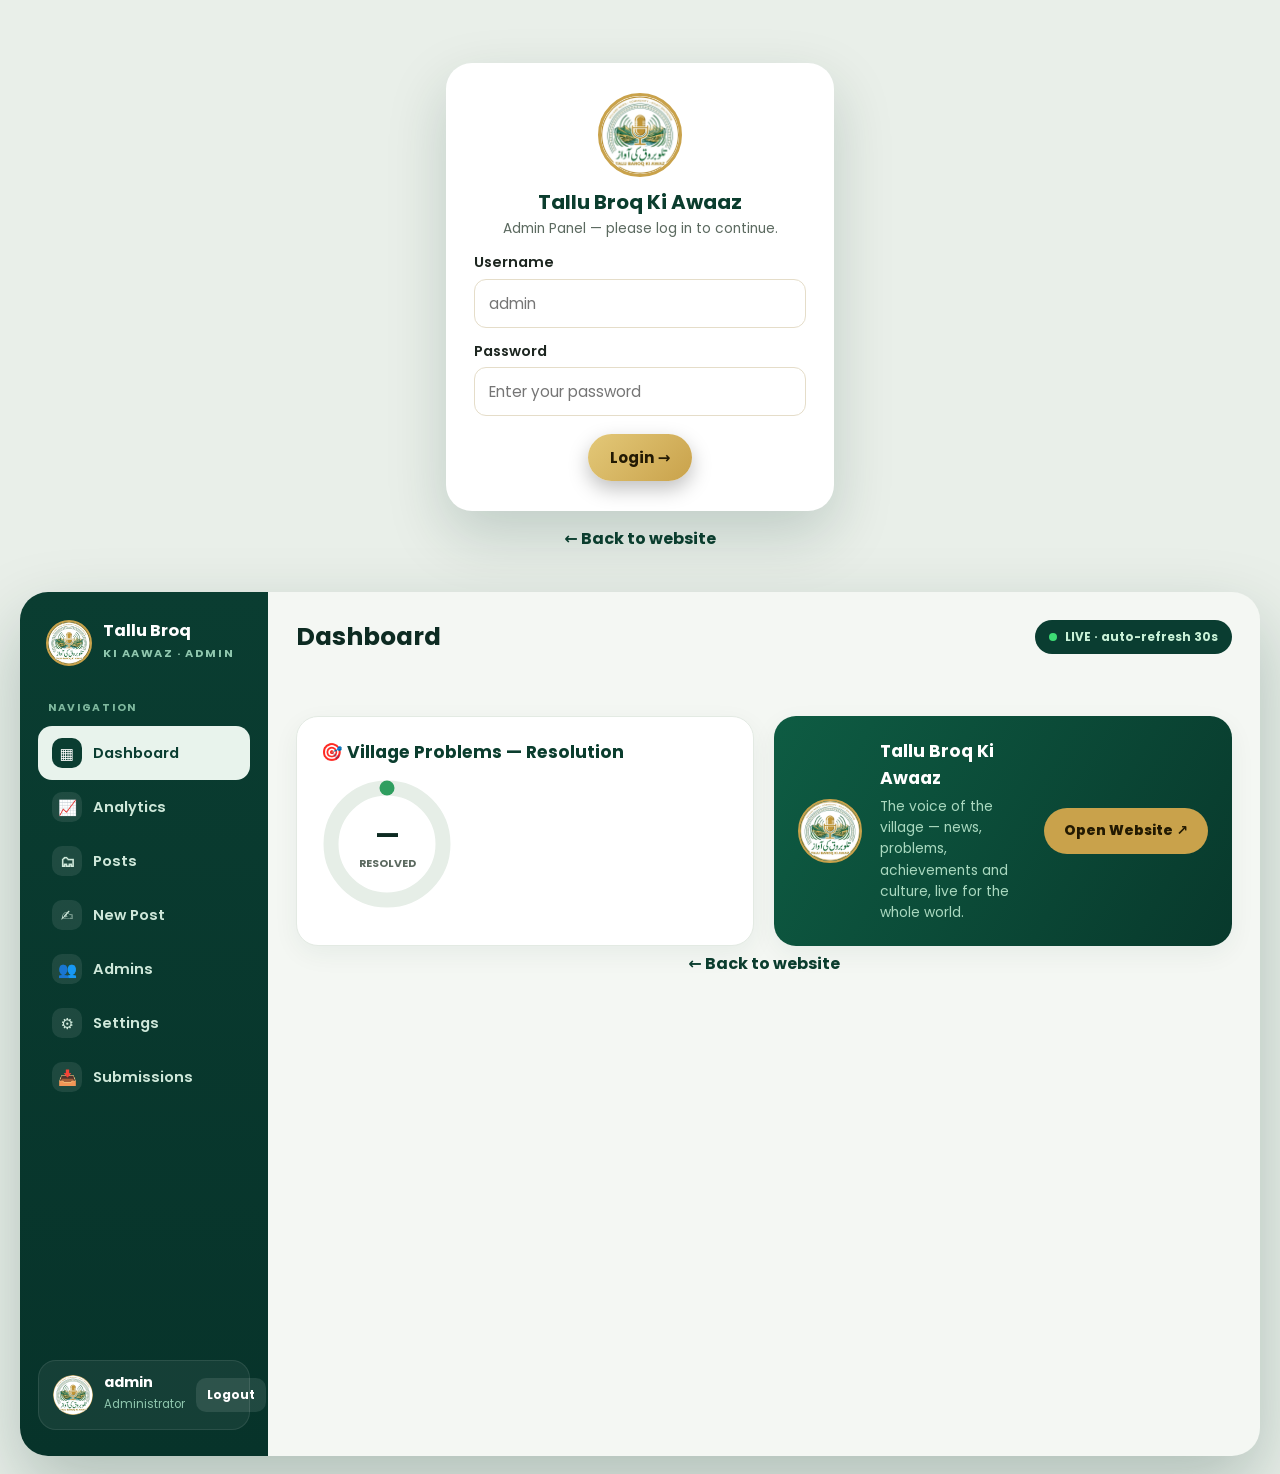
==== commit 912ab71f: "Admin panel redesign (dashboard sidebar layout, all English) + visitor analytics tracking" ====
--- a/admin.html
+++ b/admin.html
@@ -11,38 +11,87 @@
 <link href="https://fonts.googleapis.com/css2?family=Poppins:wght@400;600;700;800&family=Noto+Nastaliq+Urdu:wght@400;700&display=swap" rel="stylesheet">
 <link rel="stylesheet" href="style.css?v=6">
 <style>
-  .admin-wrap{max-width:920px;margin:0 auto;padding:22px 16px 60px}
-  .admin-head{display:flex;align-items:center;gap:12px;margin-bottom:18px}
-  .admin-head img{width:52px;height:52px;border-radius:50%}
-  .admin-head h1{font-size:1.3rem;color:var(--green)}
-  .admin-head p{color:var(--muted);font-size:.85rem}
-  .card{background:var(--paper);border:1px solid var(--line);border-radius:18px;padding:20px 22px;margin-bottom:20px;box-shadow:var(--shadow-soft)}
+  body{background:#e9efe9}
+  /* ---------- login ---------- */
+  .login-wrap{max-width:420px;margin:7vh auto 40px;padding:0 16px}
+  .login-card{background:#fff;border-radius:26px;padding:30px 28px;box-shadow:0 24px 60px rgba(8,50,40,.18)}
+  .login-card .lg-logo{width:84px;height:84px;border-radius:50%;display:block;margin:0 auto 10px;border:3px solid var(--gold)}
+  .login-card h1{font-size:1.25rem;color:var(--green);text-align:center}
+  .login-card p{text-align:center;color:var(--muted);font-size:.86rem;margin-bottom:8px}
+  /* ---------- shell ---------- */
+  .shell{display:flex;gap:0;max-width:1240px;margin:18px auto;background:#f4f7f3;border-radius:28px;overflow:hidden;box-shadow:0 30px 70px rgba(8,50,40,.25);min-height:calc(100vh - 36px)}
+  .side{width:248px;flex:0 0 248px;background:linear-gradient(180deg,#0a3d31,#07332a);color:#dcefe6;padding:26px 18px;display:flex;flex-direction:column;gap:6px}
+  .side-brand{display:flex;align-items:center;gap:11px;padding:2px 8px 20px}
+  .side-brand img{width:46px;height:46px;border-radius:50%;border:2px solid var(--gold)}
+  .side-brand b{font-size:1.02rem;color:#fff;line-height:1.2;display:block}
+  .side-brand span{font-size:.7rem;letter-spacing:.14em;color:#8fc7ae;font-weight:700}
+  .side-label{font-size:.66rem;letter-spacing:.16em;color:#7fb89e;font-weight:700;padding:8px 10px 4px}
+  .nav-item{display:flex;align-items:center;gap:11px;width:100%;text-align:left;background:transparent;border:0;color:#cfe8da;font-family:inherit;font-weight:600;font-size:.92rem;padding:12px 14px;border-radius:14px;cursor:pointer}
+  .nav-item .dot{width:30px;height:30px;flex:0 0 30px;border-radius:10px;background:rgba(255,255,255,.09);display:flex;align-items:center;justify-content:center;font-size:.95rem}
+  .nav-item:hover{background:rgba(255,255,255,.07);color:#fff}
+  .nav-item.on{background:#e8f3ec;color:#0a3d31}
+  .nav-item.on .dot{background:#0a3d31;color:#fff}
+  .side-user{margin-top:auto;background:rgba(255,255,255,.06);border:1px solid rgba(255,255,255,.09);border-radius:18px;padding:13px 14px;display:flex;align-items:center;gap:11px}
+  .side-user img{width:40px;height:40px;border-radius:50%}
+  .side-user b{color:#fff;font-size:.9rem;display:block;line-height:1.2;word-break:break-all}
+  .side-user span{font-size:.72rem;color:#8fc7ae}
+  .side-user button{margin-left:auto;background:rgba(255,255,255,.1);border:0;color:#fff;border-radius:10px;padding:8px 11px;font-family:inherit;font-weight:700;font-size:.75rem;cursor:pointer}
+  .side-user button:hover{background:#b3261e}
+  .main{flex:1;padding:26px 28px 46px;min-width:0}
+  .main-head{display:flex;align-items:center;gap:14px;margin-bottom:20px;flex-wrap:wrap}
+  .main-head h1{font-size:1.55rem;color:#0d2b22}
+  .main-head .live{margin-left:auto;background:#0a3d31;color:#c9f2d8;font-size:.74rem;font-weight:700;padding:8px 14px;border-radius:999px;display:flex;align-items:center;gap:8px}
+  .live i{width:8px;height:8px;border-radius:50%;background:#3ddc74;display:inline-block;animation:pulse 1.6s infinite}
+  @keyframes pulse{0%{box-shadow:0 0 0 0 rgba(61,220,116,.5)}70%{box-shadow:0 0 0 7px rgba(61,220,116,0)}100%{box-shadow:0 0 0 0 rgba(61,220,116,0)}}
+  /* ---------- cards & stats ---------- */
+  .card{background:#fff;border:1px solid #e3eae3;border-radius:22px;padding:22px 24px;margin-bottom:20px;box-shadow:0 8px 26px rgba(10,61,49,.06)}
   .card h2{color:var(--green);font-size:1.08rem;margin-bottom:12px}
+  .card h3{color:#0d2b22;font-size:.98rem;margin:20px 0 10px}
   .card label{display:block;font-weight:600;font-size:.9rem;margin:12px 0 5px}
   .card input[type=text],.card input[type=password],.card input[type=url],.card select,.card textarea{
-    width:100%;padding:12px 14px;border:1.5px solid var(--line);border-radius:12px;font-family:inherit;font-size:.95rem;background:#fff;
-  }
+    width:100%;padding:12px 14px;border:1.5px solid var(--line);border-radius:12px;font-family:inherit;font-size:.95rem;background:#fff}
   .card input:focus,.card select:focus,.card textarea:focus{outline:none;border-color:var(--green)}
-  .row{display:flex;gap:12px;flex-wrap:wrap}
-  .row>*{flex:1;min-width:150px}
+  .row{display:flex;gap:12px;flex-wrap:wrap}.row>*{flex:1;min-width:150px}
   .check{display:flex;align-items:center;gap:8px;font-weight:600;font-size:.9rem;margin-top:14px}
   .check input{width:18px;height:18px}
   .msg{margin-top:12px;font-size:.92rem;border-radius:12px;padding:11px 14px;display:none;line-height:1.55}
   .msg.ok{display:block;background:#e5f6ec;border:1px solid #8fd3a8;color:#14532d}
   .msg.bad{display:block;background:#fdecec;border:1px solid #f0a3a3;color:#7a1d1d}
   .msg.wait{display:block;background:#fff7e0;border:1px solid #ecd27a;color:#6b5410}
-  /* stats */
-  .stats{display:grid;grid-template-columns:repeat(auto-fit,minmax(130px,1fr));gap:12px;margin-bottom:20px}
-  .stat{background:var(--paper);border:1px solid var(--line);border-top:4px solid var(--gold);border-radius:16px;padding:14px 16px;box-shadow:var(--shadow-soft)}
-  .stat b{display:block;font-size:1.7rem;color:var(--green);line-height:1.1}
-  .stat span{font-size:.8rem;color:var(--muted);font-weight:600}
-  .stat.green{border-top-color:var(--green)} .stat.red{border-top-color:#b3261e}
-  /* tabs */
-  .tabs{display:flex;gap:8px;flex-wrap:wrap;margin-bottom:20px}
-  .tab-btn{border:1.5px solid var(--line);background:#fff;border-radius:999px;padding:10px 18px;font-weight:700;font-size:.88rem;cursor:pointer;font-family:inherit}
-  .tab-btn.on{background:var(--green);color:#fff;border-color:var(--green)}
+  .stats{display:grid;grid-template-columns:repeat(auto-fit,minmax(150px,1fr));gap:14px;margin-bottom:20px}
+  .stat{background:#fff;border:1px solid #e3eae3;border-radius:20px;padding:17px 18px;box-shadow:0 8px 26px rgba(10,61,49,.06)}
+  .stat b{display:block;font-size:1.85rem;color:#0d2b22;line-height:1.1}
+  .stat span{font-size:.78rem;color:var(--muted);font-weight:600}
+  .stat .sub{font-size:.72rem;color:#7d8b82;margin-top:3px}
+  .stat.hero{background:linear-gradient(135deg,#0e5c43,#0a3d31);border:0}
+  .stat.hero b{color:#fff}.stat.hero span{color:#a9d8bf}.stat.hero .sub{color:#8fc7ae}
+  .bars{display:flex;align-items:flex-end;gap:3px;height:30px;margin-top:9px}
+  .bars i{flex:1;background:#2f9e5f;border-radius:3px 3px 0 0;min-height:3px}
+  .bars i.dim{background:#cfe3d4}
+  /* donut + wide cards */
+  .grid2{display:grid;grid-template-columns:1fr 1fr;gap:20px}
+  .grid2 .card{margin-bottom:0}
+  .donut-wrap{display:flex;align-items:center;gap:20px;flex-wrap:wrap}
+  .donut{position:relative;width:132px;height:132px;flex:0 0 132px}
+  .donut svg{transform:rotate(-90deg)}
+  .donut .pct{position:absolute;inset:0;display:flex;flex-direction:column;align-items:center;justify-content:center}
+  .donut .pct b{font-size:1.65rem;color:#0d2b22}
+  .donut .pct span{font-size:.68rem;color:var(--muted);font-weight:700}
+  .legend{font-size:.88rem;line-height:2}
+  .legend i{width:11px;height:11px;border-radius:4px;display:inline-block;margin-right:8px}
+  .cta-card{background:linear-gradient(120deg,#0e5c43,#08392c);border:0;color:#e6f4ec;display:flex;align-items:center;gap:18px}
+  .cta-card img{width:64px;height:64px;border-radius:50%;border:2px solid var(--gold)}
+  .cta-card h2{color:#fff;margin:0 0 4px}
+  .cta-card p{font-size:.86rem;color:#a9d8bf}
+  .cta-card a{margin-left:auto;background:var(--gold);color:#231a02;font-weight:800;text-decoration:none;padding:12px 20px;border-radius:999px;font-size:.86rem;white-space:nowrap}
+  /* 7-day chart */
+  .chart{display:flex;align-items:flex-end;gap:10px;height:170px;padding-top:16px}
+  .chart .col{flex:1;display:flex;flex-direction:column;align-items:center;gap:6px;height:100%;justify-content:flex-end}
+  .chart .bar{width:70%;max-width:44px;background:linear-gradient(180deg,#35b558,#177245);border-radius:9px 9px 4px 4px;min-height:4px}
+  .chart .v{font-weight:800;font-size:.85rem;color:#0d2b22}
+  .chart .d{font-size:.7rem;color:var(--muted);font-weight:600;text-align:center}
+  /* posts / admins / log */
   .tab-page{display:none}.tab-page.on{display:block}
-  /* posts */
   .apost{border:1px solid var(--line);border-radius:14px;padding:13px 15px;margin-bottom:10px;background:#fff}
   .apost h3{font-size:.98rem;color:var(--ink)}
   .apost .meta{font-size:.78rem;color:var(--muted);margin:3px 0 8px}
@@ -53,82 +102,155 @@
   .mini-btn.on{background:var(--green);color:#fff;border-color:var(--green)}
   .editor{border-top:1px dashed var(--line);margin-top:12px;padding-top:6px}
   .editor .ur-input{font-family:'Noto Nastaliq Urdu',serif}
-  /* admins + log */
   .arow{display:flex;align-items:center;gap:10px;border:1px solid var(--line);border-radius:12px;padding:10px 14px;margin-bottom:8px;background:#fff}
   .arow b{font-size:.95rem}
   .arow .you{font-size:.72rem;background:var(--green-soft);color:var(--green);font-weight:800;padding:2px 9px;border-radius:999px}
   .log-item{font-size:.86rem;padding:9px 4px;border-bottom:1px dashed var(--line)}
   .log-item .tag{font-weight:800;font-size:.72rem;padding:2px 9px;border-radius:999px;color:#fff}
   .tag.pub{background:#177245}.tag.dec{background:#b3261e}
-  .logout{margin-left:auto}
+  .visit{display:flex;gap:10px;align-items:baseline;padding:8px 4px;border-bottom:1px dashed var(--line);font-size:.88rem}
+  .visit b{color:#0d2b22}
+  .visit span{margin-left:auto;color:var(--muted);font-size:.76rem;white-space:nowrap}
   .photo-prev{width:100%;max-height:220px;object-fit:cover;border-radius:12px;margin-top:8px}
   .logo-prev{width:110px;height:110px;object-fit:cover;border-radius:50%;border:3px solid var(--gold);display:block;margin:8px 0}
+  /* ---------- mobile ---------- */
+  @media (max-width:920px){
+    .shell{flex-direction:column;border-radius:0;margin:0;min-height:100vh}
+    .side{width:auto;flex:none;padding:16px 14px 12px}
+    .side-brand{padding-bottom:12px}
+    .side-label{display:none}
+    .side nav{display:flex;gap:8px;overflow-x:auto;padding-bottom:6px;-webkit-overflow-scrolling:touch}
+    .nav-item{width:auto;white-space:nowrap;padding:9px 13px}
+    .nav-item .dot{width:24px;height:24px;flex-basis:24px;font-size:.8rem}
+    .side-user{margin-top:10px}
+    .main{padding:20px 15px 40px}
+    .grid2{grid-template-columns:1fr}
+    .cta-card{flex-wrap:wrap}.cta-card a{margin-left:0}
+  }
 </style>
 </head>
 <body>
-<div class="admin-wrap">
-  <div class="admin-head">
-    <img src="assets/logo.png" alt="" id="headLogo">
-    <div>
-      <h1>Tallu Broq Ki Awaaz — Admin Panel</h1>
-      <p id="whoLine">Posting, edit, delete, admins, logo, social links aur password — sab yahan se control karein.</p>
-    </div>
-    <button class="mini-btn logout" id="logoutBtn" hidden>Logout</button>
-  </div>
-
-  <!-- LOGIN -->
-  <div class="card" id="loginCard">
-    <h2>🔐 Admin Login</h2>
-    <label for="lu">Username</label>
-    <input type="text" id="lu" placeholder="admin" autocomplete="username">
-    <label for="pw">Password</label>
-    <input type="password" id="pw" placeholder="Password likhein" autocomplete="current-password">
-    <div style="margin-top:16px"><button class="btn-gold" id="loginBtn" type="button">Login →</button></div>
+
+<!-- LOGIN -->
+<div class="login-wrap" id="loginCard">
+  <div class="login-card">
+    <img class="lg-logo" src="assets/logo.png" alt="">
+    <h1>Tallu Broq Ki Awaaz</h1>
+    <p>Admin Panel — please log in to continue.</p>
+    <label for="lu" style="display:block;font-weight:600;font-size:.9rem;margin:12px 0 5px">Username</label>
+    <input type="text" id="lu" placeholder="admin" autocomplete="username" style="width:100%;padding:12px 14px;border:1.5px solid var(--line);border-radius:12px;font-family:inherit;font-size:.95rem">
+    <label for="pw" style="display:block;font-weight:600;font-size:.9rem;margin:12px 0 5px">Password</label>
+    <input type="password" id="pw" placeholder="Enter your password" autocomplete="current-password" style="width:100%;padding:12px 14px;border:1.5px solid var(--line);border-radius:12px;font-family:inherit;font-size:.95rem">
+    <div style="margin-top:18px;text-align:center"><button class="btn-gold" id="loginBtn" type="button">Login →</button></div>
     <div class="msg" id="loginMsg"></div>
   </div>
-
-  <!-- PANEL -->
-  <div id="panel" hidden>
-    <div class="stats" id="statsRow"></div>
-
-    <div class="tabs">
-      <button class="tab-btn on" data-tab="posts" type="button">🗂 Posts</button>
-      <button class="tab-btn" data-tab="new" type="button">✍️ Nayi Post</button>
-      <button class="tab-btn" data-tab="admins" type="button">👥 Admins</button>
-      <button class="tab-btn" data-tab="settings" type="button">⚙️ Settings</button>
-      <button class="tab-btn" data-tab="subs" type="button">📥 Submissions</button>
+  <p style="text-align:center;margin-top:16px"><a href="index.html" style="color:var(--green);font-weight:700">← Back to website</a></p>
+</div>
+
+<!-- PANEL -->
+<div class="shell" id="panel" hidden>
+  <aside class="side">
+    <div class="side-brand">
+      <img src="assets/logo.png" alt="" id="headLogo">
+      <div><b>Tallu Broq</b><span>KI AAWAZ · ADMIN</span></div>
+    </div>
+    <div class="side-label">NAVIGATION</div>
+    <nav>
+      <button class="nav-item on" data-tab="dashboard" type="button"><span class="dot">▦</span>Dashboard</button>
+      <button class="nav-item" data-tab="analytics" type="button"><span class="dot">📈</span>Analytics</button>
+      <button class="nav-item" data-tab="posts" type="button"><span class="dot">🗂</span>Posts</button>
+      <button class="nav-item" data-tab="new" type="button"><span class="dot">✍️</span>New Post</button>
+      <button class="nav-item" data-tab="admins" type="button"><span class="dot">👥</span>Admins</button>
+      <button class="nav-item" data-tab="settings" type="button"><span class="dot">⚙️</span>Settings</button>
+      <button class="nav-item" data-tab="subs" type="button"><span class="dot">📥</span>Submissions</button>
+    </nav>
+    <div class="side-user">
+      <img src="assets/logo.png" alt="">
+      <div><b id="sideUser">admin</b><span id="whoLine">Administrator</span></div>
+      <button id="logoutBtn" type="button">Logout</button>
+    </div>
+  </aside>
+
+  <main class="main">
+    <div class="main-head">
+      <h1 id="pageTitle">Dashboard</h1>
+      <span class="live"><i></i> LIVE · auto-refresh 30s</span>
+    </div>
+
+    <!-- DASHBOARD -->
+    <div class="tab-page on" id="tab-dashboard">
+      <div class="stats" id="anaDash"></div>
+      <div class="stats" id="statsRow"></div>
+      <div class="grid2">
+        <div class="card">
+          <h2>🎯 Village Problems — Resolution</h2>
+          <div class="donut-wrap">
+            <div class="donut">
+              <svg width="132" height="132" viewBox="0 0 132 132">
+                <circle cx="66" cy="66" r="56" fill="none" stroke="#e6eee7" stroke-width="15"/>
+                <circle id="donutArc" cx="66" cy="66" r="56" fill="none" stroke="#2f9e5f" stroke-width="15" stroke-linecap="round" stroke-dasharray="0 352"/>
+              </svg>
+              <div class="pct"><b id="donutPct">—</b><span>RESOLVED</span></div>
+            </div>
+            <div class="legend" id="donutLegend"></div>
+          </div>
+        </div>
+        <div class="card cta-card">
+          <img src="assets/logo.png" alt="" id="ctaLogo">
+          <div>
+            <h2>Tallu Broq Ki Awaaz</h2>
+            <p>The voice of the village — news, problems, achievements and culture, live for the whole world.</p>
+          </div>
+          <a href="index.html" target="_blank">Open Website ↗</a>
+        </div>
+      </div>
+    </div>
+
+    <!-- ANALYTICS -->
+    <div class="tab-page" id="tab-analytics">
+      <div class="stats" id="anaStats"></div>
+      <div class="card">
+        <h2>📊 Last 7 Days — Page Views</h2>
+        <div class="chart" id="ana7"></div>
+        <p style="font-size:.8rem;color:var(--muted);margin-top:10px">Visitor numbers for each day are written under the bars. Data is collected from today onwards.</p>
+      </div>
+      <div class="card">
+        <h2>🕒 Recent Visits</h2>
+        <div id="anaRecent"><p style="color:var(--muted)">Loading…</p></div>
+        <p style="font-size:.8rem;color:var(--muted);margin-top:10px">“Online Now” counts visitors active in the last 5 minutes. This page refreshes itself every 30 seconds.</p>
+      </div>
     </div>
 
     <!-- POSTS -->
-    <div class="tab-page on" id="tab-posts">
-      <div class="card">
-        <h2>🗂 Website Par Lagi Posts (AI System)</h2>
-        <div id="postsList"><p style="color:var(--muted)">Load ho raha hai...</p></div>
-        <p style="font-size:.82rem;color:var(--muted);margin-top:10px">Note: Website ki 3 asal blog posts (Road, Parha Likha, Saniha Skardu) file-based hain — wo yahan nahi aati, un mein tabdeeli ke liye Muse ko kahein.</p>
+    <div class="tab-page" id="tab-posts">
+      <div class="card">
+        <h2>🗂 Posts on the Website (AI System)</h2>
+        <div id="postsList"><p style="color:var(--muted)">Loading…</p></div>
+        <p style="font-size:.82rem;color:var(--muted);margin-top:10px">Note: The 3 original blog posts (Road Restoration, Educated Youth, Saniha Skardu) are file-based — they do not appear here. Ask Muse if those need changes.</p>
       </div>
     </div>
 
     <!-- NEW POST -->
     <div class="tab-page" id="tab-new">
       <div class="card">
-        <h2>✍️ Nayi Post Lagayein</h2>
-        <label for="aTitle">Unwaan / Title</label>
-        <input type="text" id="aTitle" maxlength="160" placeholder="Post ka unwaan">
-        <label for="aBody">Tafseel / Details</label>
-        <textarea id="aBody" rows="5" placeholder="Poori tafseel likhein..."></textarea>
+        <h2>✍️ Publish a New Post</h2>
+        <label for="aTitle">Title</label>
+        <input type="text" id="aTitle" maxlength="160" placeholder="Post title">
+        <label for="aBody">Details</label>
+        <textarea id="aBody" rows="5" placeholder="Write the full details…"></textarea>
         <div class="row">
           <div>
-            <label for="aCat">Qisam / Category</label>
+            <label for="aCat">Category</label>
             <select id="aCat">
-              <option value="news">Khabar (News)</option>
-              <option value="masayil">Masla (Problem)</option>
-              <option value="kamyabi">Kamyabi (Success)</option>
-              <option value="elaan">Elaan (Announcement)</option>
-              <option value="sakafat">Sakafat (Culture)</option>
+              <option value="news">News</option>
+              <option value="masayil">Problem (Masayil)</option>
+              <option value="kamyabi">Achievement (Kamyabi)</option>
+              <option value="elaan">Announcement (Elaan)</option>
+              <option value="sakafat">Culture (Sakafat)</option>
             </select>
           </div>
           <div>
-            <label for="aStatus">Masla Status (sirf Masayil ke liye)</label>
+            <label for="aStatus">Problem Status (only for Problems)</label>
             <select id="aStatus">
               <option value="report">Reported</option>
               <option value="progress">In Progress</option>
@@ -136,11 +258,11 @@
             </select>
           </div>
         </div>
-        <label for="aPhoto">Photo (ikhtiyari)</label>
+        <label for="aPhoto">Photo (optional)</label>
         <input type="file" id="aPhoto" accept="image/*">
         <img id="aPrev" class="photo-prev" alt="" hidden>
-        <label class="check"><input type="checkbox" id="aAi" checked> AI se post behtar banayein (English + Urdu blog + SEO)</label>
-        <div style="margin-top:16px"><button class="btn-gold" id="publishBtn" type="button">Publish Karein →</button></div>
+        <label class="check"><input type="checkbox" id="aAi" checked> Improve this post with AI (English + Urdu blog + SEO)</label>
+        <div style="margin-top:16px"><button class="btn-gold" id="publishBtn" type="button">Publish →</button></div>
         <div class="msg" id="pubMsg"></div>
       </div>
     </div>
@@ -148,22 +270,32 @@
     <!-- ADMINS -->
     <div class="tab-page" id="tab-admins">
       <div class="card">
-        <h2>👥 Admins — Kaun Login Kar Sakta Hai</h2>
-        <div id="adminsList"><p style="color:var(--muted)">Load ho raha hai...</p></div>
-        <label for="nUser">Naya Admin — Username</label>
+        <h2>👥 Admins — Who Can Log In</h2>
+        <div id="adminsList"><p style="color:var(--muted)">Loading…</p></div>
+        <label for="nUser">New Admin — Username</label>
         <input type="text" id="nUser" placeholder="e.g. ahmed" maxlength="20">
-        <label for="nPass">Naya Admin — Password</label>
-        <input type="password" id="nPass" placeholder="Kam az kam 6 haroof">
-        <div style="margin-top:14px"><button class="btn-gold" id="addAdminBtn" type="button">Admin Add Karein →</button></div>
+        <label for="nPass">New Admin — Password</label>
+        <input type="password" id="nPass" placeholder="At least 6 characters">
+        <div style="margin-top:14px"><button class="btn-gold" id="addAdminBtn" type="button">Add Admin →</button></div>
         <div class="msg" id="adminMsg"></div>
       </div>
       <div class="card">
-        <h2>🔑 Apna Password Badlein</h2>
-        <label for="curPw">Maujooda Password</label>
-        <input type="password" id="curPw" placeholder="Abhi wala password">
-        <label for="newPw">Naya Password</label>
-        <input type="password" id="newPw" placeholder="Kam az kam 6 haroof">
-        <div style="margin-top:14px"><button class="btn-gold" id="changePwBtn" type="button">Password Badlein →</button></div>
+        <h2>👤 Change Your Username</h2>
+        <p style="font-size:.88rem;color:var(--muted)">Current username: <b id="curUserName">—</b></p>
+        <label for="newUserName">New Username</label>
+        <input type="text" id="newUserName" placeholder="e.g. yawar" maxlength="20">
+        <label for="renPw">Password (for confirmation)</label>
+        <input type="password" id="renPw" placeholder="Enter your password">
+        <div style="margin-top:14px"><button class="btn-gold" id="renameBtn" type="button">Change Username →</button></div>
+        <div class="msg" id="renameMsg"></div>
+      </div>
+      <div class="card">
+        <h2>🔑 Change Your Password</h2>
+        <label for="curPw">Current Password</label>
+        <input type="password" id="curPw" placeholder="Your current password">
+        <label for="newPw">New Password</label>
+        <input type="password" id="newPw" placeholder="At least 6 characters">
+        <div style="margin-top:14px"><button class="btn-gold" id="changePwBtn" type="button">Change Password →</button></div>
         <div class="msg" id="pwMsg"></div>
       </div>
     </div>
@@ -172,19 +304,19 @@
     <div class="tab-page" id="tab-settings">
       <div class="card">
         <h2>🖼 Website Logo</h2>
-        <p style="font-size:.88rem;color:var(--muted)">Ye logo website ke header aur browser tab mein lagta hai. Naya logo lagane par purana khud replace ho jayega.</p>
+        <p style="font-size:.88rem;color:var(--muted)">This logo appears in the website header and the browser tab. Uploading a new logo replaces the old one automatically.</p>
         <img id="logoPrev" class="logo-prev" src="assets/logo.png" alt="Current logo">
-        <label for="logoFile">Naya Logo Chunein</label>
+        <label for="logoFile">Choose a New Logo</label>
         <input type="file" id="logoFile" accept="image/*">
         <div style="margin-top:14px;display:flex;gap:10px;flex-wrap:wrap">
-          <button class="btn-gold" id="logoBtn" type="button">Logo Lagayein →</button>
-          <button class="mini-btn" id="logoResetBtn" type="button">Default Logo Wapas</button>
+          <button class="btn-gold" id="logoBtn" type="button">Apply Logo →</button>
+          <button class="mini-btn" id="logoResetBtn" type="button">Restore Default Logo</button>
         </div>
         <div class="msg" id="logoMsg"></div>
       </div>
       <div class="card">
         <h2>🔗 Social Links</h2>
-        <p style="font-size:.88rem;color:var(--muted)">Jo link bharein ge, website ke footer mein us ka button aayega. Khaali chhorne par button nahi aayega.</p>
+        <p style="font-size:.88rem;color:var(--muted)">Fill in a link and its button will appear in the website footer. Leave a field empty to hide that button.</p>
         <label for="sFacebook">Facebook Page Link</label>
         <input type="url" id="sFacebook" placeholder="https://facebook.com/...">
         <label for="sYoutube">YouTube Channel Link</label>
@@ -193,7 +325,7 @@
         <input type="url" id="sTiktok" placeholder="https://tiktok.com/@...">
         <label for="sInstagram">Instagram Link</label>
         <input type="url" id="sInstagram" placeholder="https://instagram.com/...">
-        <div style="margin-top:14px"><button class="btn-gold" id="socialBtn" type="button">Links Save Karein →</button></div>
+        <div style="margin-top:14px"><button class="btn-gold" id="socialBtn" type="button">Save Links →</button></div>
         <div class="msg" id="socialMsg"></div>
       </div>
     </div>
@@ -201,13 +333,13 @@
     <!-- SUBMISSIONS -->
     <div class="tab-page" id="tab-subs">
       <div class="card">
-        <h2>📥 Submissions Record (Public Form Se)</h2>
-        <div id="logList"><p style="color:var(--muted)">Load ho raha hai...</p></div>
-      </div>
-    </div>
-  </div>
-
-  <p style="text-align:center"><a href="index.html" style="color:var(--green);font-weight:700">← Website par wapas</a></p>
+        <h2>📥 Submissions Record (from the Public Form)</h2>
+        <div id="logList"><p style="color:var(--muted)">Loading…</p></div>
+      </div>
+    </div>
+
+    <p style="text-align:center;margin-top:6px"><a href="index.html" style="color:var(--green);font-weight:700">← Back to website</a></p>
+  </main>
 </div>
 
 <script>
@@ -218,17 +350,29 @@
 let token = sessionStorage.getItem("tbka-admin") || "";
 let meUser = sessionStorage.getItem("tbka-user") || "";
 let photoData = null, logoData = null;
-let POSTS = [], LOG = [];
+let POSTS = [], LOG = [], ANA = null, anaTimer = null;
 
 function msg(el, kind, text) { el.className = "msg " + kind; el.textContent = text; }
 
 async function api(payload) {
-  const r = await fetch(API_BASE + "/api/admin", {
-    method: "POST",
-    headers: { "Content-Type": "application/json", "X-Admin-Token": token },
-    body: JSON.stringify(payload)
-  });
-  return r.json();
+  const ctrl = new AbortController();
+  const timer = setTimeout(() => ctrl.abort(), 30000);
+  try {
+    const r = await fetch(API_BASE + "/api/admin", {
+      method: "POST",
+      headers: { "Content-Type": "application/json", "X-Admin-Token": token },
+      body: JSON.stringify(payload),
+      signal: ctrl.signal
+    });
+    return await r.json();
+  } finally { clearTimeout(timer); }
+}
+
+function forceRelogin() {
+  token = ""; meUser = "";
+  sessionStorage.removeItem("tbka-admin"); sessionStorage.removeItem("tbka-user");
+  $("panel").hidden = true; $("loginCard").hidden = false;
+  msg($("loginMsg"), "bad", "Your session was from the old system and no longer matches — please log in again (username: admin)");
 }
 
 function compressImage(file) {
@@ -269,16 +413,20 @@
   catch (e) { logoData = null; }
 });
 
-/* ----- Tabs ----- */
-document.querySelectorAll(".tab-btn").forEach(b => b.addEventListener("click", () => {
-  document.querySelectorAll(".tab-btn").forEach(x => x.classList.toggle("on", x === b));
-  document.querySelectorAll(".tab-page").forEach(p => p.classList.toggle("on", p.id === "tab-" + b.getAttribute("data-tab")));
+/* ----- Navigation (sidebar) ----- */
+const TITLES = { dashboard: "Dashboard", analytics: "Analytics", posts: "Posts", new: "New Post", admins: "Admins", settings: "Settings", subs: "Submissions" };
+document.querySelectorAll(".nav-item").forEach(b => b.addEventListener("click", () => {
+  document.querySelectorAll(".nav-item").forEach(x => x.classList.toggle("on", x === b));
+  const t = b.getAttribute("data-tab");
+  document.querySelectorAll(".tab-page").forEach(p => p.classList.toggle("on", p.id === "tab-" + t));
+  $("pageTitle").textContent = TITLES[t] || "Dashboard";
+  if (t === "analytics") loadAnalytics();
 }));
 
 /* ----- Login / logout ----- */
 async function doLogin() {
   const m = $("loginMsg");
-  msg(m, "wait", "Check ho raha hai...");
+  msg(m, "wait", "Checking…");
   try {
     const j = await api({ action: "login", user: $("lu").value.trim(), password: $("pw").value });
     if (j.ok) {
@@ -286,54 +434,124 @@
       sessionStorage.setItem("tbka-admin", token);
       sessionStorage.setItem("tbka-user", meUser);
       showPanel();
-    } else msg(m, "bad", "❌ " + (j.error || "Login nahi hua"));
-  } catch (e) { msg(m, "bad", "❌ Server se rabta nahi ho saka"); }
+    } else msg(m, "bad", "❌ " + (j.error || "Login failed"));
+  } catch (e) { msg(m, "bad", "❌ Could not reach the server"); }
 }
 $("loginBtn").addEventListener("click", doLogin);
 $("pw").addEventListener("keydown", e => { if (e.key === "Enter") doLogin(); });
 $("logoutBtn").addEventListener("click", () => {
   token = ""; meUser = "";
   sessionStorage.removeItem("tbka-admin"); sessionStorage.removeItem("tbka-user");
-  $("panel").hidden = true; $("loginCard").hidden = false; $("logoutBtn").hidden = true;
+  if (anaTimer) { clearInterval(anaTimer); anaTimer = null; }
+  $("panel").hidden = true; $("loginCard").hidden = false;
 });
 
 function showPanel() {
   $("loginCard").hidden = true;
   $("panel").hidden = false;
-  $("logoutBtn").hidden = false;
-  $("whoLine").textContent = "Login: " + meUser + " — posting, edit, delete, admins, logo, social links aur password sab yahan se control karein.";
+  $("sideUser").textContent = meUser;
+  $("whoLine").textContent = "Administrator";
   refresh();
+  if (!anaTimer) anaTimer = setInterval(() => { if (token && !$("panel").hidden) loadAnalytics(); }, 30000);
 }
 
 async function refresh() {
   try {
     const j = await api({ action: "list" });
     if (j.ok) { POSTS = j.posts || []; LOG = j.log || []; renderStats(); renderPosts(); renderLog(); }
-  } catch (e) { $("postsList").innerHTML = "<p>Server se rabta nahi ho saka.</p>"; }
+    else { forceRelogin(); return; }
+  } catch (e) { $("postsList").innerHTML = "<p>Could not reach the server — reopen the page and try again.</p>"; return; }
+  loadAnalytics();
   loadAdmins();
   loadSettings();
 }
 
-/* ----- Stats ----- */
+/* ----- Dashboard: post stats + donut ----- */
 function renderStats() {
   const by = c => POSTS.filter(p => p.cat === c).length;
   const ms = POSTS.filter(p => p.cat === "masayil");
   const cards = [
-    ["Kul Posts", POSTS.length, ""],
-    ["Khabrein", by("news"), ""],
-    ["Masayil", ms.length, ""],
-    ["Report Hue", ms.filter(p => p.status === "report").length, "red"],
-    ["Kaam Jari", ms.filter(p => p.status === "progress").length, ""],
-    ["Hal Hue", ms.filter(p => p.status === "done").length, "green"],
-    ["Kamyabi", by("kamyabi"), ""],
-    ["Sakafat", by("sakafat"), ""],
-    ["Elaan", by("elaan"), ""],
+    ["Total Posts", POSTS.length, ""],
+    ["News", by("news"), ""],
+    ["Problems", ms.length, ""],
+    ["Achievements", by("kamyabi"), ""],
+    ["Culture", by("sakafat"), ""],
+    ["Announcements", by("elaan"), ""],
     ["Submissions", LOG.length, ""],
-    ["Publish Hui", LOG.filter(l => l.result === "published").length, "green"],
-    ["Decline Hui", LOG.filter(l => l.result === "declined").length, "red"]
+    ["Published", LOG.filter(l => l.result === "published").length, ""],
+    ["Declined", LOG.filter(l => l.result === "declined").length, ""]
   ];
   $("statsRow").innerHTML = cards.map(c =>
-    `<div class="stat ${c[2]}"><b>${c[1]}</b><span>${c[0]}</span></div>`).join("");
+    `<div class="stat"><span>${c[0]}</span><b>${c[1]}</b></div>`).join("");
+  const rep = ms.filter(p => p.status === "report").length;
+  const pro = ms.filter(p => p.status === "progress").length;
+  const don = ms.filter(p => p.status === "done").length;
+  const pct = ms.length ? Math.round(don / ms.length * 100) : 0;
+  $("donutPct").textContent = ms.length ? pct + "%" : "—";
+  $("donutArc").setAttribute("stroke-dasharray", (352 * pct / 100) + " 352");
+  $("donutLegend").innerHTML =
+    `<div><i style="background:#b3261e"></i>Reported — <b>${rep}</b></div>` +
+    `<div><i style="background:#e0a800"></i>In Progress — <b>${pro}</b></div>` +
+    `<div><i style="background:#2f9e5f"></i>Resolved — <b>${don}</b></div>` +
+    `<div style="color:var(--muted);font-size:.8rem">Total problems: ${ms.length}</div>`;
+}
+
+/* ----- Analytics ----- */
+function miniBars(vals) {
+  const max = Math.max(...vals, 1);
+  return `<div class="bars">${vals.map(v => `<i class="${v ? "" : "dim"}" style="height:${Math.max(10, v / max * 100)}%"></i>`).join("")}</div>`;
+}
+function pageName(p) {
+  if (!p || p === "/" || p.includes("#/home")) return "Home";
+  if (p.includes("#/post/")) return "Post page";
+  if (p.includes("#/news")) return "News";
+  if (p.includes("#/masayil")) return "Problems";
+  if (p.includes("#/kamyabi")) return "Achievements";
+  if (p.includes("#/sakafat")) return "Culture";
+  if (p.includes("#/elaan")) return "Announcements";
+  if (p.includes("saniha")) return "Blog: Saniha Skardu";
+  if (p.includes("parha-likha")) return "Blog: Educated Youth";
+  if (p.includes("milyar-road")) return "Blog: Road Restoration";
+  if (p.includes("/posts/")) return "Blog post";
+  return p.replace("#/", "").replace("/", "") || "Home";
+}
+function ago(ts) {
+  const s = Math.max(0, Math.floor((Date.now() - ts) / 1000));
+  if (s < 60) return "just now";
+  const m = Math.floor(s / 60);
+  if (m < 60) return m + " min ago";
+  const h = Math.floor(m / 60);
+  if (h < 24) return h + " hr ago";
+  return Math.floor(h / 24) + " d ago";
+}
+async function loadAnalytics() {
+  try {
+    const j = await api({ action: "analytics" });
+    if (!j.ok) return;
+    ANA = j.analytics;
+    const a = ANA;
+    const week = a.last7.map(d => d.views);
+    $("anaDash").innerHTML =
+      `<div class="stat hero"><span>🟢 Online Now</span><b>${a.online}</b><div class="sub">active in the last 5 minutes</div></div>` +
+      `<div class="stat"><span>Visitors Today</span><b>${a.today.visitors}</b><div class="sub">yesterday: ${a.yesterday.visitors}</div></div>` +
+      `<div class="stat"><span>Views Today</span><b>${a.today.views}</b>${miniBars(week)}</div>` +
+      `<div class="stat"><span>Total Visitors</span><b>${a.totalVisitors}</b><div class="sub">total views: ${a.totalViews}</div></div>`;
+    $("anaStats").innerHTML =
+      `<div class="stat hero"><span>🟢 Online Now</span><b>${a.online}</b><div class="sub">active in the last 5 minutes</div></div>` +
+      `<div class="stat"><span>Visitors Today</span><b>${a.today.visitors}</b><div class="sub">views today: ${a.today.views}</div></div>` +
+      `<div class="stat"><span>Visitors Yesterday</span><b>${a.yesterday.visitors}</b><div class="sub">views: ${a.yesterday.views}</div></div>` +
+      `<div class="stat"><span>Total Visitors</span><b>${a.totalVisitors}</b><div class="sub">all time</div></div>` +
+      `<div class="stat"><span>Total Views</span><b>${a.totalViews}</b><div class="sub">all time</div></div>`;
+    const max = Math.max(...week, 1);
+    $("ana7").innerHTML = a.last7.map(d => {
+      const dt = new Date(d.day + "T12:00:00");
+      const lbl = dt.toLocaleDateString("en-GB", { weekday: "short" }) + "<br>" + dt.toLocaleDateString("en-GB", { day: "numeric", month: "short" });
+      return `<div class="col"><div class="v">${d.views}</div><div class="bar" style="height:${Math.max(3, d.views / max * 100)}%"></div><div class="d">${lbl}<br>👥 ${d.visitors}</div></div>`;
+    }).join("");
+    $("anaRecent").innerHTML = a.recent.length ? a.recent.map(e =>
+      `<div class="visit"><b>${esc(pageName(e.page))}</b><span>${ago(e.ts)}</span></div>`).join("")
+      : "<p style='color:var(--muted)'>No visits recorded yet — share the website link and visits will appear here live.</p>";
+  } catch (e) { /* analytics is best-effort */ }
 }
 
 /* ----- Posts: list + edit + delete + status ----- */
@@ -343,7 +561,7 @@
       <h3>${esc(p.titleEn)}</h3>
       <div class="meta">${esc(p.cat)} · ${esc(p.date)} · ${esc(p.source || "")} · by ${esc(p.name || "")}</div>
       <div class="acts">
-        <a class="mini-btn" href="index.html#/post/${esc(p.id)}" target="_blank">Dekhein</a>
+        <a class="mini-btn" href="index.html#/post/${esc(p.id)}" target="_blank">View</a>
         <button class="mini-btn" data-edit="${esc(p.id)}">✏️ Edit</button>
         ${p.cat === "masayil" ? ["report", "progress", "done"].map(s =>
           `<button class="mini-btn ${p.status === s ? "on" : ""}" data-status="${s}" data-id="${esc(p.id)}">${s}</button>`).join("") : ""}
@@ -354,27 +572,27 @@
         <input type="text" data-f="titleEn" value="${esc(p.titleEn)}">
         <label>Title (Urdu)</label>
         <input type="text" class="ur-input" data-f="titleUr" value="${esc(p.titleUr || "")}">
-        <label>Tafseel (English)</label>
+        <label>Details (English)</label>
         <textarea rows="4" data-f="bodyEn">${esc(p.bodyEn || "")}</textarea>
-        <label>Tafseel (Urdu)</label>
+        <label>Details (Urdu)</label>
         <textarea rows="4" class="ur-input" data-f="bodyUr">${esc(p.bodyUr || "")}</textarea>
         <div class="row">
           <div><label>Category</label>
             <select data-f="cat">${["news", "masayil", "kamyabi", "elaan", "sakafat"].map(c =>
               `<option value="${c}" ${p.cat === c ? "selected" : ""}>${c}</option>`).join("")}</select></div>
-          <div><label>Post Karne Wala (naam)</label>
+          <div><label>Posted by (name)</label>
             <input type="text" data-f="name" value="${esc(p.name || "")}"></div>
         </div>
         <div style="margin-top:14px;display:flex;gap:10px;flex-wrap:wrap">
-          <button class="btn-gold" data-save="${esc(p.id)}" type="button">Save Karein →</button>
+          <button class="btn-gold" data-save="${esc(p.id)}" type="button">Save →</button>
           <button class="mini-btn" data-canceledit="${esc(p.id)}" type="button">Cancel</button>
         </div>
         <div class="msg" id="editMsg-${esc(p.id)}"></div>
       </div>
-    </div>`).join("") : "<p style='color:var(--muted)'>Abhi AI system se koi post nahi lagi.</p>";
+    </div>`).join("") : "<p style='color:var(--muted)'>No posts have been published through the AI system yet.</p>";
 
   document.querySelectorAll("[data-del]").forEach(b => b.addEventListener("click", async () => {
-    if (!confirm("Ye post delete kar dein? Photo bhi delete ho jayegi.")) return;
+    if (!confirm("Delete this post? Its photo will also be deleted.")) return;
     await api({ action: "delete", id: b.getAttribute("data-del") });
     refresh();
   }));
@@ -396,12 +614,12 @@
     const payload = { action: "edit", id };
     box.querySelectorAll("[data-f]").forEach(inp => { payload[inp.getAttribute("data-f")] = inp.value; });
     const m = $("editMsg-" + id);
-    msg(m, "wait", "Save ho raha hai...");
+    msg(m, "wait", "Saving…");
     try {
       const j = await api(payload);
-      if (j.ok) { msg(m, "ok", "✅ Post update ho gayi"); refresh(); }
-      else msg(m, "bad", "❌ " + (j.error || "Save nahi hui"));
-    } catch (e) { msg(m, "bad", "❌ Server se rabta nahi ho saka"); }
+      if (j.ok) { msg(m, "ok", "✅ Post updated"); refresh(); }
+      else msg(m, "bad", "❌ " + (j.error || "Could not save"));
+    } catch (e) { msg(m, "bad", "❌ Could not reach the server"); }
   }));
 }
 
@@ -412,7 +630,7 @@
       <strong>${esc(l.title || "")}</strong> — ${esc(l.name || "")} · ${esc(l.cat || "")}
       ${l.reasonEn ? `<br><span style="color:#7a1d1d">${esc(l.reasonEn)}</span>` : ""}
       <br><span style="color:var(--muted)">${new Date(l.ts).toLocaleString("en-GB")}</span>
-    </div>`).join("") : "<p style='color:var(--muted)'>Abhi koi submission nahi aayi.</p>";
+    </div>`).join("") : "<p style='color:var(--muted)'>No submissions yet.</p>";
 }
 
 /* ----- New post ----- */
@@ -427,18 +645,18 @@
     useAi: $("aAi").checked,
     image: photoData || undefined
   };
-  if (payload.title.length < 4 || payload.desc.length < 10) { msg(m, "bad", "❌ Title aur tafseel zaroor likhein"); return; }
-  msg(m, "wait", "⏳ Publish ho raha hai — AI on hai to 30-60 second lag sakte hain, page band na karein...");
+  if (payload.title.length < 4 || payload.desc.length < 10) { msg(m, "bad", "❌ Please write a title and details"); return; }
+  msg(m, "wait", "⏳ Publishing — with AI on it usually takes 5–15 seconds. Please don't close the page…");
   $("publishBtn").disabled = true;
   try {
     const j = await api(payload);
     if (j.ok) {
-      msg(m, "ok", "✅ Post publish ho gayi: “" + (j.post.titleEn || payload.title) + "” — Posts tab mein dekh sakte hain.");
+      msg(m, "ok", "✅ Post published: “" + (j.post.titleEn || payload.title) + "” — see it in the Posts tab.");
       $("aTitle").value = ""; $("aBody").value = ""; $("aPhoto").value = "";
       photoData = null; $("aPrev").hidden = true;
       refresh();
-    } else msg(m, "bad", "❌ " + (j.error || "Publish nahi hui"));
-  } catch (e) { msg(m, "bad", "❌ Server se rabta nahi ho saka — internet check karke dobara koshish karein"); }
+    } else msg(m, "bad", "❌ " + (j.error || "Could not publish"));
+  } catch (e) { msg(m, "bad", "❌ Could not reach the server — check your internet and try again"); }
   $("publishBtn").disabled = false;
 });
 
@@ -447,17 +665,18 @@
   try {
     const j = await api({ action: "admins" });
     if (!j.ok) return;
+    if ($("curUserName")) $("curUserName").textContent = j.me;
     $("adminsList").innerHTML = j.admins.map(a => `
       <div class="arow"><b>${esc(a.user)}</b>
-        ${a.user === j.me ? '<span class="you">Aap</span>' : ""}
+        ${a.user === j.me ? '<span class="you">You</span>' : ""}
         ${a.user !== j.me ? `<button class="mini-btn danger" data-deladmin="${esc(a.user)}" style="margin-left:auto">🗑 Delete</button>` : ""}
       </div>`).join("");
     document.querySelectorAll("[data-deladmin]").forEach(b => b.addEventListener("click", async () => {
-      if (!confirm("Admin '" + b.getAttribute("data-deladmin") + "' delete kar dein?")) return;
+      if (!confirm("Delete admin '" + b.getAttribute("data-deladmin") + "'?")) return;
       const r = await api({ action: "removeAdmin", user: b.getAttribute("data-deladmin") });
       const m = $("adminMsg");
-      if (r.ok) { msg(m, "ok", "✅ Admin delete ho gaya"); loadAdmins(); }
-      else msg(m, "bad", "❌ " + (r.error || "Delete nahi hua"));
+      if (r.ok) { msg(m, "ok", "✅ Admin deleted"); loadAdmins(); }
+      else msg(m, "bad", "❌ " + (r.error || "Could not delete"));
     }));
   } catch (e) { /* ignore */ }
 }
@@ -465,9 +684,24 @@
   const m = $("adminMsg");
   try {
     const j = await api({ action: "addAdmin", user: $("nUser").value.trim(), password: $("nPass").value });
-    if (j.ok) { msg(m, "ok", "✅ Naya admin ban gaya — ab wo apne username/password se login kar sakta hai"); $("nUser").value = ""; $("nPass").value = ""; loadAdmins(); }
-    else msg(m, "bad", "❌ " + (j.error || "Admin nahi bana"));
-  } catch (e) { msg(m, "bad", "❌ Server se rabta nahi ho saka"); }
+    if (j.ok) { msg(m, "ok", "✅ New admin created — they can now log in with their own username and password"); $("nUser").value = ""; $("nPass").value = ""; loadAdmins(); }
+    else msg(m, "bad", "❌ " + (j.error || "Could not create admin"));
+  } catch (e) { msg(m, "bad", "❌ Could not reach the server"); }
+});
+$("renameBtn").addEventListener("click", async () => {
+  const m = $("renameMsg");
+  try {
+    const j = await api({ action: "renameMe", newUser: $("newUserName").value.trim(), current: $("renPw").value });
+    if (j.ok) {
+      token = j.token; meUser = j.user;
+      sessionStorage.setItem("tbka-admin", token);
+      sessionStorage.setItem("tbka-user", meUser);
+      $("sideUser").textContent = meUser;
+      msg(m, "ok", "✅ Username changed — next time log in as '" + meUser + "'");
+      $("newUserName").value = ""; $("renPw").value = "";
+      loadAdmins();
+    } else msg(m, "bad", "❌ " + (j.error || "Username not changed"));
+  } catch (e) { msg(m, "bad", "❌ Could not reach the server"); }
 });
 $("changePwBtn").addEventListener("click", async () => {
   const m = $("pwMsg");
@@ -476,10 +710,10 @@
     if (j.ok) {
       token = j.token;
       sessionStorage.setItem("tbka-admin", token);
-      msg(m, "ok", "✅ Password badal gaya — agli dafa naye password se login hoga");
+      msg(m, "ok", "✅ Password changed — next time log in with the new password");
       $("curPw").value = ""; $("newPw").value = "";
-    } else msg(m, "bad", "❌ " + (j.error || "Password nahi badla"));
-  } catch (e) { msg(m, "bad", "❌ Server se rabta nahi ho saka"); }
+    } else msg(m, "bad", "❌ " + (j.error || "Password not changed"));
+  } catch (e) { msg(m, "bad", "❌ Could not reach the server"); }
 });
 
 /* ----- Settings: logo + socials ----- */
@@ -492,6 +726,7 @@
       const src = API_BASE + "/api/img?id=logo&v=" + Math.floor(Date.now() / 3600000);
       $("logoPrev").src = src;
       $("headLogo").src = src;
+      $("ctaLogo").src = src;
     }
     const sc = s.socials || {};
     $("sFacebook").value = sc.facebook || "";
@@ -502,21 +737,21 @@
 }
 $("logoBtn").addEventListener("click", async () => {
   const m = $("logoMsg");
-  if (!logoData) { msg(m, "bad", "❌ Pehle naya logo chunein (file select karein)"); return; }
-  msg(m, "wait", "⏳ Logo lag raha hai...");
+  if (!logoData) { msg(m, "bad", "❌ First choose a new logo file"); return; }
+  msg(m, "wait", "⏳ Applying logo…");
   try {
     const j = await api({ action: "setLogo", image: logoData });
-    if (j.ok) { msg(m, "ok", "✅ Naya logo lag gaya — website par kuch dair mein nazar aayega (cache ki wajah se 1 ghanta tak lag sakta hai)"); logoData = null; $("logoFile").value = ""; loadSettings(); }
-    else msg(m, "bad", "❌ " + (j.error || "Logo nahi laga"));
-  } catch (e) { msg(m, "bad", "❌ Server se rabta nahi ho saka"); }
+    if (j.ok) { msg(m, "ok", "✅ New logo applied — it may take up to an hour to appear everywhere because of caching"); logoData = null; $("logoFile").value = ""; loadSettings(); }
+    else msg(m, "bad", "❌ " + (j.error || "Logo not applied"));
+  } catch (e) { msg(m, "bad", "❌ Could not reach the server"); }
 });
 $("logoResetBtn").addEventListener("click", async () => {
   const m = $("logoMsg");
   try {
     const j = await api({ action: "removeLogo" });
-    if (j.ok) { msg(m, "ok", "✅ Default (asal wala) logo wapas lag gaya"); $("logoPrev").src = "assets/logo.png"; $("headLogo").src = "assets/logo.png"; }
-    else msg(m, "bad", "❌ " + (j.error || "Reset nahi hua"));
-  } catch (e) { msg(m, "bad", "❌ Server se rabta nahi ho saka"); }
+    if (j.ok) { msg(m, "ok", "✅ Default (original) logo restored"); $("logoPrev").src = "assets/logo.png"; $("headLogo").src = "assets/logo.png"; $("ctaLogo").src = "assets/logo.png"; }
+    else msg(m, "bad", "❌ " + (j.error || "Could not reset"));
+  } catch (e) { msg(m, "bad", "❌ Could not reach the server"); }
 });
 $("socialBtn").addEventListener("click", async () => {
   const m = $("socialMsg");
@@ -527,9 +762,9 @@
       tiktok: $("sTiktok").value.trim(),
       instagram: $("sInstagram").value.trim()
     }});
-    if (j.ok) msg(m, "ok", "✅ Social links save ho gaye — website ke footer mein button aa jayenge");
-    else msg(m, "bad", "❌ " + (j.error || "Save nahi hue"));
-  } catch (e) { msg(m, "bad", "❌ Server se rabta nahi ho saka"); }
+    if (j.ok) msg(m, "ok", "✅ Social links saved — the buttons will appear in the website footer");
+    else msg(m, "bad", "❌ " + (j.error || "Could not save"));
+  } catch (e) { msg(m, "bad", "❌ Could not reach the server"); }
 });
 
 if (token) showPanel();
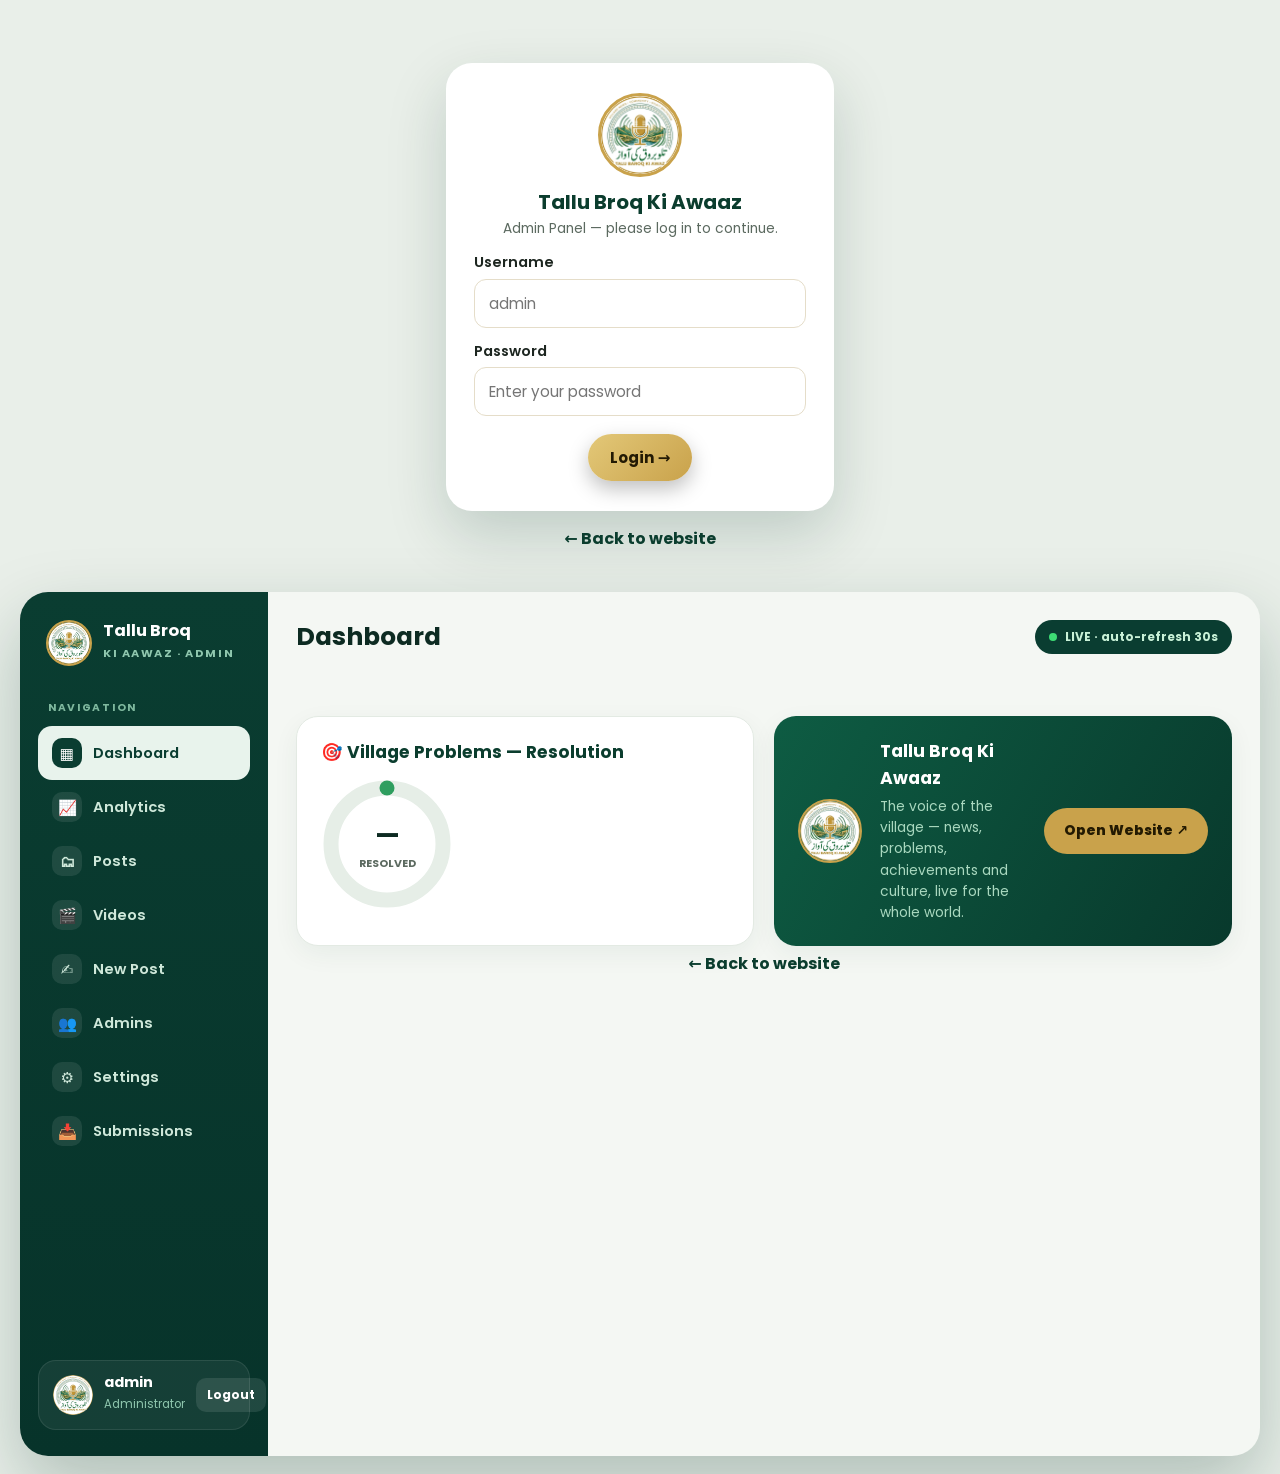
==== commit be781efd: "Videos section: page + home strip + like/comment/share, admin Videos tab, English dashboard design" ====
--- a/admin.html
+++ b/admin.html
@@ -9,7 +9,7 @@
 <link rel="preconnect" href="https://fonts.googleapis.com">
 <link rel="preconnect" href="https://fonts.gstatic.com" crossorigin>
 <link href="https://fonts.googleapis.com/css2?family=Poppins:wght@400;600;700;800&family=Noto+Nastaliq+Urdu:wght@400;700&display=swap" rel="stylesheet">
-<link rel="stylesheet" href="style.css?v=6">
+<link rel="stylesheet" href="style.css?v=7">
 <style>
   body{background:#e9efe9}
   /* ---------- login ---------- */
@@ -159,6 +159,7 @@
       <button class="nav-item on" data-tab="dashboard" type="button"><span class="dot">▦</span>Dashboard</button>
       <button class="nav-item" data-tab="analytics" type="button"><span class="dot">📈</span>Analytics</button>
       <button class="nav-item" data-tab="posts" type="button"><span class="dot">🗂</span>Posts</button>
+      <button class="nav-item" data-tab="videos" type="button"><span class="dot">🎬</span>Videos</button>
       <button class="nav-item" data-tab="new" type="button"><span class="dot">✍️</span>New Post</button>
       <button class="nav-item" data-tab="admins" type="button"><span class="dot">👥</span>Admins</button>
       <button class="nav-item" data-tab="settings" type="button"><span class="dot">⚙️</span>Settings</button>
@@ -227,6 +228,24 @@
         <h2>🗂 Posts on the Website (AI System)</h2>
         <div id="postsList"><p style="color:var(--muted)">Loading…</p></div>
         <p style="font-size:.82rem;color:var(--muted);margin-top:10px">Note: The 3 original blog posts (Road Restoration, Educated Youth, Saniha Skardu) are file-based — they do not appear here. Ask Muse if those need changes.</p>
+      </div>
+    </div>
+
+    <!-- VIDEOS -->
+    <div class="tab-page" id="tab-videos">
+      <div class="card">
+        <h2>🎬 Add a Video</h2>
+        <p style="font-size:.88rem;color:var(--muted)">Paste a YouTube video link (or a direct .mp4 link). The video will appear in the website's Videos section with Like, Comment and Share.</p>
+        <label for="vTitle">Video Title</label>
+        <input type="text" id="vTitle" maxlength="140" placeholder="e.g. Tallu Broq — Village Tour">
+        <label for="vUrl">YouTube / MP4 Link</label>
+        <input type="url" id="vUrl" placeholder="https://www.youtube.com/watch?v=...">
+        <div style="margin-top:14px"><button class="btn-gold" id="addVideoBtn" type="button">Add Video →</button></div>
+        <div class="msg" id="videoMsg"></div>
+      </div>
+      <div class="card">
+        <h2>🎞 Videos on the Website</h2>
+        <div id="videosList"><p style="color:var(--muted)">Loading…</p></div>
       </div>
     </div>
 
@@ -414,13 +433,14 @@
 });
 
 /* ----- Navigation (sidebar) ----- */
-const TITLES = { dashboard: "Dashboard", analytics: "Analytics", posts: "Posts", new: "New Post", admins: "Admins", settings: "Settings", subs: "Submissions" };
+const TITLES = { dashboard: "Dashboard", analytics: "Analytics", posts: "Posts", videos: "Videos", new: "New Post", admins: "Admins", settings: "Settings", subs: "Submissions" };
 document.querySelectorAll(".nav-item").forEach(b => b.addEventListener("click", () => {
   document.querySelectorAll(".nav-item").forEach(x => x.classList.toggle("on", x === b));
   const t = b.getAttribute("data-tab");
   document.querySelectorAll(".tab-page").forEach(p => p.classList.toggle("on", p.id === "tab-" + t));
   $("pageTitle").textContent = TITLES[t] || "Dashboard";
   if (t === "analytics") loadAnalytics();
+  if (t === "videos") loadVideos();
 }));
 
 /* ----- Login / logout ----- */
@@ -716,6 +736,61 @@
   } catch (e) { msg(m, "bad", "❌ Could not reach the server"); }
 });
 
+/* ----- Videos ----- */
+let VIDEOS = [];
+function videoThumb(v) {
+  return v.type === "youtube"
+    ? `<img src="https://i.ytimg.com/vi/${esc(v.yt)}/hqdefault.jpg" alt="" style="width:110px;height:70px;object-fit:cover;border-radius:10px">`
+    : `<div style="width:110px;height:70px;border-radius:10px;background:#0a3d31;color:#fff;display:flex;align-items:center;justify-content:center;font-size:1.5rem">🎬</div>`;
+}
+async function loadVideos() {
+  try {
+    const j = await api({ action: "videos" });
+    if (!j.ok) return;
+    VIDEOS = j.videos || [];
+    $("videosList").innerHTML = VIDEOS.length ? VIDEOS.map(v => `
+      <div class="apost">
+        <div style="display:flex;gap:13px;align-items:center;flex-wrap:wrap">
+          ${videoThumb(v)}
+          <div style="flex:1;min-width:170px">
+            <h3>${esc(v.title)}</h3>
+            <div class="meta">${v.type === "youtube" ? "YouTube" : "MP4 file"} · ❤️ ${v.likes || 0} likes · 💬 ${(v.comments || []).length} comments · ${new Date(v.ts).toLocaleDateString("en-GB")}</div>
+          </div>
+          <a class="mini-btn" href="index.html#/video/${esc(v.id)}" target="_blank">View</a>
+          <button class="mini-btn danger" data-delvideo="${esc(v.id)}">🗑 Delete</button>
+        </div>
+        ${(v.comments || []).length ? `<div style="margin-top:10px;border-top:1px dashed var(--line);padding-top:8px">` +
+          v.comments.map(c => `
+            <div class="visit"><b>${esc(c.name)}</b><span style="margin:0">${esc(c.text)}</span>
+              <button class="mini-btn danger" data-delcomment="${esc(v.id)}|${esc(c.id)}" style="margin-left:auto;padding:4px 10px">Delete</button>
+            </div>`).join("") + `</div>` : ""}
+      </div>`).join("") : "<p style='color:var(--muted)'>No videos yet — add the first one above.</p>";
+    document.querySelectorAll("[data-delvideo]").forEach(b => b.addEventListener("click", async () => {
+      if (!confirm("Delete this video from the website?")) return;
+      await api({ action: "deleteVideo", id: b.getAttribute("data-delvideo") });
+      loadVideos();
+    }));
+    document.querySelectorAll("[data-delcomment]").forEach(b => b.addEventListener("click", async () => {
+      if (!confirm("Delete this comment?")) return;
+      const parts = b.getAttribute("data-delcomment").split("|");
+      await api({ action: "deleteComment", videoId: parts[0], commentId: parts[1] });
+      loadVideos();
+    }));
+  } catch (e) { /* ignore */ }
+}
+$("addVideoBtn").addEventListener("click", async () => {
+  const m = $("videoMsg");
+  const title = $("vTitle").value.trim();
+  const url = $("vUrl").value.trim();
+  if (title.length < 3 || !url) { msg(m, "bad", "❌ Please write a title and paste the video link"); return; }
+  msg(m, "wait", "⏳ Adding video…");
+  try {
+    const j = await api({ action: "addVideo", title, url });
+    if (j.ok) { msg(m, "ok", "✅ Video added — it is now live in the website's Videos section"); $("vTitle").value = ""; $("vUrl").value = ""; loadVideos(); }
+    else msg(m, "bad", "❌ " + (j.error || "Could not add the video"));
+  } catch (e) { msg(m, "bad", "❌ Could not reach the server"); }
+});
+
 /* ----- Settings: logo + socials ----- */
 async function loadSettings() {
   try {
--- a/style.css
+++ b/style.css
@@ -402,3 +402,32 @@
   transition:.2s;background:rgba(255,255,255,.08);
 }
 .social-pill:hover{border-color:var(--gold);color:var(--gold-2);transform:translateY(-2px)}
+
+/* ---------- Videos ---------- */
+.vgrid{display:grid;grid-template-columns:repeat(auto-fill,minmax(240px,1fr));gap:18px}
+.vcard{background:var(--paper);border:1px solid var(--line);border-radius:18px;overflow:hidden;text-decoration:none;color:var(--ink);box-shadow:var(--shadow-soft);display:block;transition:transform .25s ease,box-shadow .25s ease}
+.vcard:hover{transform:translateY(-4px)}
+.vthumb{position:relative;display:block;aspect-ratio:16/9;background:#0a3d31;overflow:hidden}
+.vthumb img{width:100%;height:100%;object-fit:cover;display:block}
+.vthumb-file{display:flex;align-items:center;justify-content:center;height:100%;font-size:2.6rem}
+.vplay{position:absolute;top:50%;left:50%;transform:translate(-50%,-50%);width:52px;height:52px;border-radius:50%;background:rgba(10,61,49,.82);color:#fff;display:flex;align-items:center;justify-content:center;font-size:1.15rem;border:2px solid rgba(255,255,255,.65)}
+.vmeta{display:block;padding:13px 15px}
+.vmeta b{display:block;font-size:.95rem;line-height:1.35;margin-bottom:5px}
+.vmeta span{font-size:.8rem;color:var(--muted)}
+.video-wrap{max-width:860px}
+.player-wrap{position:relative;aspect-ratio:16/9;background:#000;border-radius:16px;overflow:hidden;margin:14px 0}
+.player-wrap iframe,.player-wrap video{position:absolute;inset:0;width:100%;height:100%;border:0}
+.v-actions{display:flex;gap:10px;align-items:center;margin:6px 0 8px}
+.like-btn{border:1.5px solid var(--line);background:#fff;border-radius:999px;padding:10px 20px;font-weight:800;font-size:.95rem;cursor:pointer;font-family:inherit;color:var(--ink)}
+.like-btn.on{background:#fdecec;border-color:#f0a3a3;color:#b3261e}
+.cmt-head{font-size:1.15rem;color:var(--green);margin:22px 0 8px}
+.cmt{border-bottom:1px dashed var(--line);padding:10px 2px}
+.cmt b{color:var(--ink)}
+.cmt span{color:var(--muted);font-size:.75rem;margin-left:8px}
+.cmt p{margin-top:3px;font-size:.93rem;line-height:1.55}
+.cmt-none{color:var(--muted);font-size:.9rem;padding:8px 0}
+.cmt-form{margin-top:16px;display:flex;flex-direction:column;gap:10px}
+.cmt-form input,.cmt-form textarea{padding:12px 14px;border:1.5px solid var(--line);border-radius:12px;font-family:inherit;font-size:.95rem;background:#fff;width:100%}
+.cmt-form input:focus,.cmt-form textarea:focus{outline:none;border-color:var(--green)}
+.cmt-form .btn-gold{align-self:flex-start}
+.cmt-msg{font-size:.88rem;min-height:1.2em}
